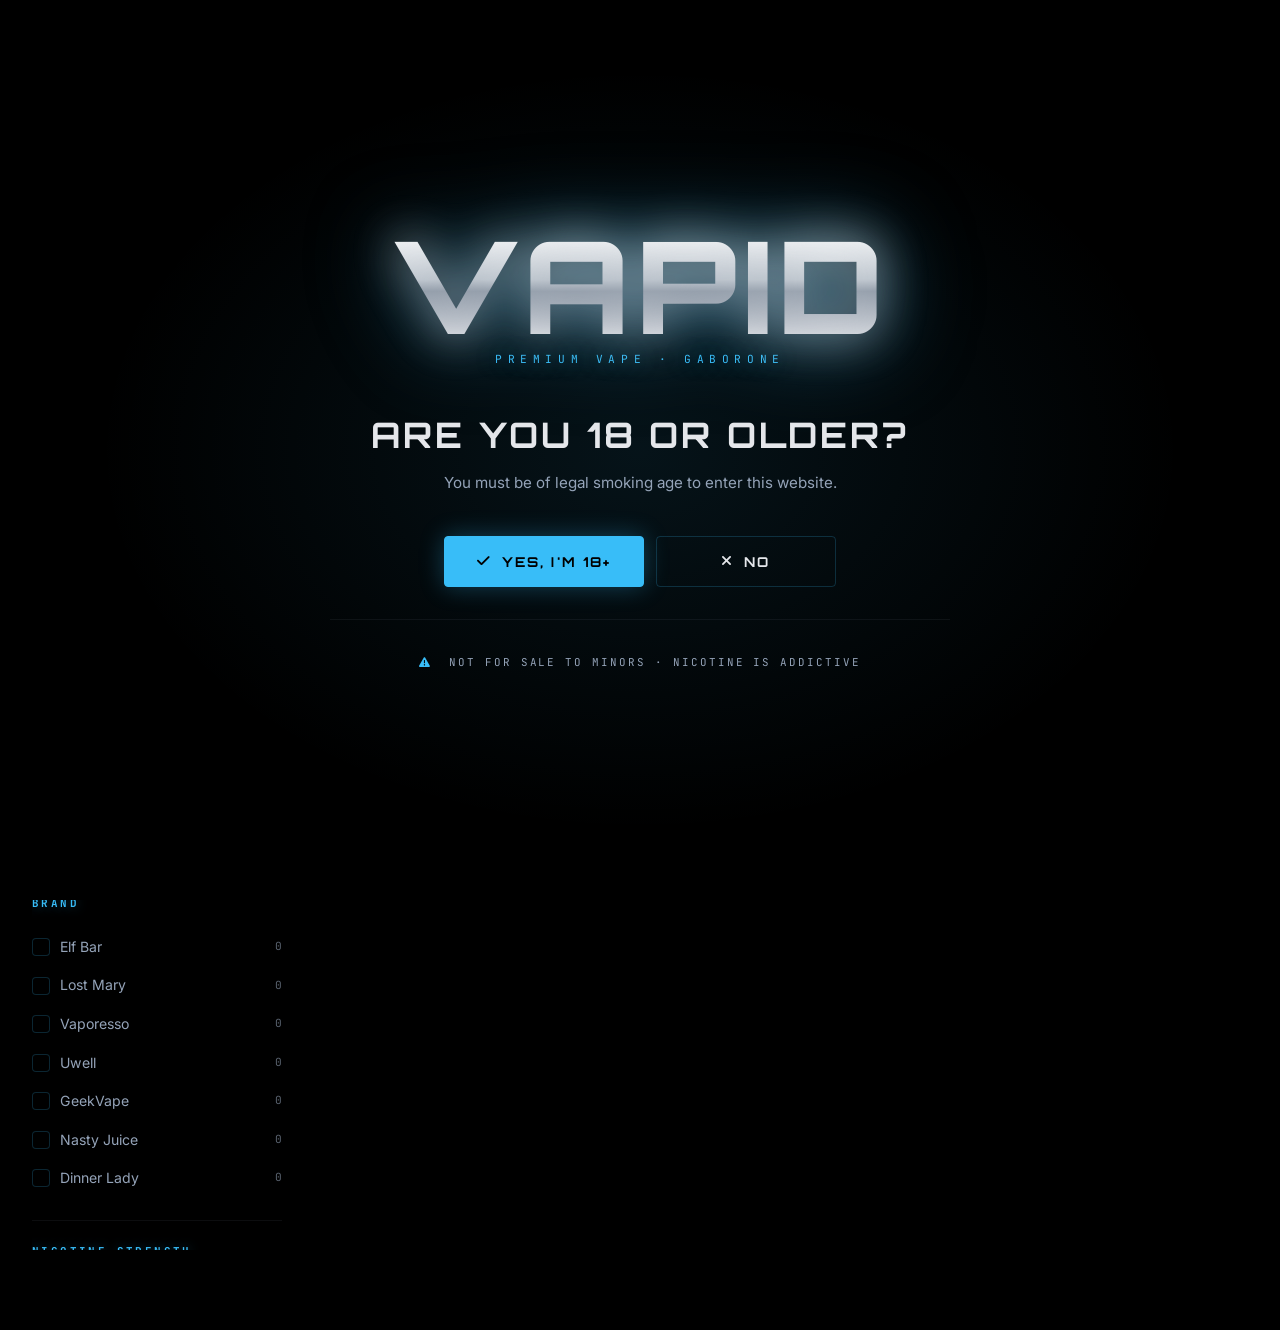
==== shop.html @ 28384a9a "Create shop.html" ====
<!DOCTYPE html>
<html lang="en">
<head>
    <meta charset="UTF-8">
    <meta name="viewport" content="width=device-width, initial-scale=1.0">
    <title>Shop | VAPID</title>
    <link rel="stylesheet" href="https://cdnjs.cloudflare.com/ajax/libs/font-awesome/6.4.0/css/all.min.css">
    <link href="https://fonts.googleapis.com/css2?family=Orbitron:wght@400;500;700;900&family=Inter:wght@400;500;600;700;800&family=JetBrains+Mono:wght@400;500;700&display=swap" rel="stylesheet">
    <link rel="stylesheet" href="style.css">
</head>
<body>

    <div class="age-gate" id="age-gate">
        <div class="age-gate-inner">
            <div class="age-gate-logo">VAPID</div>
            <div class="age-gate-tag">PREMIUM VAPE · GABORONE</div>
            <h2>Are you 18 or older?</h2>
            <p>You must be of legal smoking age to enter this website.</p>
            <div class="age-gate-buttons">
                <button class="btn" onclick="confirmAge()"><i class="fas fa-check"></i> Yes, I'm 18+</button>
                <button class="btn btn-outline" onclick="denyAge()"><i class="fas fa-times"></i> No</button>
            </div>
            <div class="age-gate-warning">
                <i class="fas fa-exclamation-triangle"></i> Not for sale to minors · Nicotine is addictive
            </div>
        </div>
    </div>

    <div class="top-bar">
        <i class="fas fa-bolt"></i> Free delivery in Gaborone on orders over P500 · Same-day dispatch before 3PM
    </div>

    <header>
        <div class="container nav-container">
            <a href="index.html" class="logo">
                <div class="logo-mark">V</div>
                <div>
                    <div class="logo-text">VAPID</div>
                    <span class="logo-sub">PREMIUM · GABORONE</span>
                </div>
            </a>
            <nav>
                <ul>
                    <li><a href="index.html">Home</a></li>
                    <li>
                        <a href="shop.html" class="active">Shop <i class="fas fa-chevron-down"></i></a>
                        <div class="dropdown">
                            <a href="shop.html"><i class="fas fa-wind"></i> Disposables</a>
                            <a href="shop.html"><i class="fas fa-battery-full"></i> Pod Systems</a>
                            <a href="shop.html"><i class="fas fa-cube"></i> Mods</a>
                            <a href="shop.html"><i class="fas fa-flask"></i> E-Liquids</a>
                            <a href="shop.html"><i class="fas fa-tint"></i> Nic Salts</a>
                            <a href="shop.html"><i class="fas fa-cog"></i> Coils & Pods</a>
                            <a href="shop.html"><i class="fas fa-box"></i> Tanks</a>
                            <a href="shop.html"><i class="fas fa-toolbox"></i> Accessories</a>
                        </div>
                    </li>
                    <li>
                        <a href="shop.html">Brands <i class="fas fa-chevron-down"></i></a>
                        <div class="dropdown">
                            <a href="shop.html">Elf Bar</a>
                            <a href="shop.html">Lost Mary</a>
                            <a href="shop.html">Vaporesso</a>
                            <a href="shop.html">Uwell</a>
                            <a href="shop.html">GeekVape</a>
                            <a href="shop.html">Nasty Juice</a>
                            <a href="shop.html">Dinner Lady</a>
                        </div>
                    </li>
                    <li><a href="shop.html">Wholesale</a></li>
                    <li><a href="contact.html">Contact</a></li>
                </ul>
            </nav>
            <div class="nav-icons">
                <button class="nav-icon-btn"><i class="fas fa-search"></i></button>
                <button class="nav-icon-btn" onclick="toggleCart()">
                    <i class="fas fa-shopping-bag"></i>
                    <span class="cart-count" id="cart-count">0</span>
                </button>
                <button class="mobile-menu-btn" onclick="toggleMobileMenu()"><i class="fas fa-bars"></i></button>
            </div>
        </div>
    </header>
    <div class="mobile-overlay" onclick="toggleMobileMenu()"></div>

    <section class="page-hero">
        <div class="container">
            <h1>The <em>Shop</em></h1>
            <p>Every product verified authentic. Every order shipped from Gaborone.</p>
        </div>
    </section>

    <main class="container">
        <div class="breadcrumbs">
            <a href="index.html">Home</a>
            <span class="sep">/</span>
            <span>Shop</span>
        </div>

        <button class="mobile-filter-toggle" onclick="toggleMobileFilters()">
            <i class="fas fa-sliders-h"></i> Filters
        </button>

        <div class="shop-layout">

            <aside class="filters-sidebar">
                <div class="filter-group">
                    <div class="filter-group-title">Category</div>
                    <label class="filter-option">
                        <input type="checkbox" onchange="toggleFilterCheckbox('categories', 'disposables', this.checked)">
                        Disposables <span class="count" data-count-category="disposables">0</span>
                    </label>
                    <label class="filter-option">
                        <input type="checkbox" onchange="toggleFilterCheckbox('categories', 'pods', this.checked)">
                        Pod Systems <span class="count" data-count-category="pods">0</span>
                    </label>
                    <label class="filter-option">
                        <input type="checkbox" onchange="toggleFilterCheckbox('categories', 'mods', this.checked)">
                        Mods <span class="count" data-count-category="mods">0</span>
                    </label>
                    <label class="filter-option">
                        <input type="checkbox" onchange="toggleFilterCheckbox('categories', 'liquids', this.checked)">
                        E-Liquids <span class="count" data-count-category="liquids">0</span>
                    </label>
                    <label class="filter-option">
                        <input type="checkbox" onchange="toggleFilterCheckbox('categories', 'salts', this.checked)">
                        Nic Salts <span class="count" data-count-category="salts">0</span>
                    </label>
                    <label class="filter-option">
                        <input type="checkbox" onchange="toggleFilterCheckbox('categories', 'coils', this.checked)">
                        Coils & Pods <span class="count" data-count-category="coils">0</span>
                    </label>
                    <label class="filter-option">
                        <input type="checkbox" onchange="toggleFilterCheckbox('categories', 'tanks', this.checked)">
                        Tanks <span class="count" data-count-category="tanks">0</span>
                    </label>
                    <label class="filter-option">
                        <input type="checkbox" onchange="toggleFilterCheckbox('categories', 'mtl', this.checked)">
                        MTL <span class="count" data-count-category="mtl">0</span>
                    </label>
                    <label class="filter-option">
                        <input type="checkbox" onchange="toggleFilterCheckbox('categories', 'accessories', this.checked)">
                        Accessories <span class="count" data-count-category="accessories">0</span>
                    </label>
                </div>

                <div class="filter-group">
                    <div class="filter-group-title">Brand</div>
                    <label class="filter-option">
                        <input type="checkbox" onchange="toggleFilterCheckbox('brands', 'Elf Bar', this.checked)">
                        Elf Bar <span class="count" data-count-brand="Elf Bar">0</span>
                    </label>
                    <label class="filter-option">
                        <input type="checkbox" onchange="toggleFilterCheckbox('brands', 'Lost Mary', this.checked)">
                        Lost Mary <span class="count" data-count-brand="Lost Mary">0</span>
                    </label>
                    <label class="filter-option">
                        <input type="checkbox" onchange="toggleFilterCheckbox('brands', 'Vaporesso', this.checked)">
                        Vaporesso <span class="count" data-count-brand="Vaporesso">0</span>
                    </label>
                    <label class="filter-option">
                        <input type="checkbox" onchange="toggleFilterCheckbox('brands', 'Uwell', this.checked)">
                        Uwell <span class="count" data-count-brand="Uwell">0</span>
                    </label>
                    <label class="filter-option">
                        <input type="checkbox" onchange="toggleFilterCheckbox('brands', 'GeekVape', this.checked)">
                        GeekVape <span class="count" data-count-brand="GeekVape">0</span>
                    </label>
                    <label class="filter-option">
                        <input type="checkbox" onchange="toggleFilterCheckbox('brands', 'Nasty Juice', this.checked)">
                        Nasty Juice <span class="count" data-count-brand="Nasty Juice">0</span>
                    </label>
                    <label class="filter-option">
                        <input type="checkbox" onchange="toggleFilterCheckbox('brands', 'Dinner Lady', this.checked)">
                        Dinner Lady <span class="count" data-count-brand="Dinner Lady">0</span>
                    </label>
                </div>

                <div class="filter-group">
                    <div class="filter-group-title">Nicotine Strength</div>
                    <label class="filter-option">
                        <input type="checkbox" onchange="toggleFilterCheckbox('nicotine', '0mg', this.checked)">
                        0mg (Nicotine-free)
                    </label>
                    <label class="filter-option">
                        <input type="checkbox" onchange="toggleFilterCheckbox('nicotine', '3mg', this.checked)">
                        3mg
                    </label>
                    <label class="filter-option">
                        <input type="checkbox" onchange="toggleFilterCheckbox('nicotine', '20mg', this.checked)">
                        20mg
                    </label>
                    <label class="filter-option">
                        <input type="checkbox" onchange="toggleFilterCheckbox('nicotine', '30mg', this.checked)">
                        30mg
                    </label>
                    <label class="filter-option">
                        <input type="checkbox" onchange="toggleFilterCheckbox('nicotine', '50mg', this.checked)">
                        50mg
                    </label>
                </div>

                <div class="filter-group">
                    <div class="filter-group-title">Price Range (Pula)</div>
                    <div class="price-range-inputs">
                        <input type="number" id="min-price" placeholder="Min" oninput="applyPriceFilter()">
                        <span>—</span>
                        <input type="number" id="max-price" placeholder="Max" oninput="applyPriceFilter()">
                    </div>
                </div>

                <div class="filter-group">
                    <div class="filter-group-title">Availability</div>
                    <label class="filter-option">
                        <input type="checkbox" onchange="activeFilters.inStock = this.checked; applyFilters();">
                        In stock only
                    </label>
                </div>

                <button class="clear-filters" onclick="clearFilters()">
                    <i class="fas fa-times"></i> Clear All Filters
                </button>
            </aside>

            <div>
                <div class="shop-toolbar">
                    <div class="results-count">
                        Showing <strong data-results>0</strong> results
                    </div>
                    <select class="sort-select" onchange="changeSort(this.value)">
                        <option value="latest">
---- style.css ----
/* ============================================
   VAPID — Chrome & Ice Edition
   Matches the chrome/smoke logo aesthetic
============================================ */
:root {
    --black: #000000;
    --deep: #050A14;
    --charcoal: #0A0F1A;
    --slate: #131A28;
    --slate-light: #1A2234;
    --silver: #94A3B8;
    --chrome: #E5E7EB;
    --chrome-dark: #C0C8D0;
    --white: #FFFFFF;
    --ice: #38BDF8;
    --ice-bright: #7DD3FC;
    --ice-glow: #00A3FF;
    --danger: #F87171;
    --border: rgba(148, 163, 184, 0.08);
    --border-bright: rgba(56, 189, 248, 0.2);
    --display: 'Orbitron', sans-serif;
    --sans: 'Inter', sans-serif;
    --mono: 'JetBrains Mono', monospace;
    --transition: all 0.3s cubic-bezier(0.4, 0, 0.2, 1);
}

* { margin: 0; padding: 0; box-sizing: border-box; }

html { scroll-behavior: smooth; }

body {
    font-family: var(--sans);
    background-color: var(--black);
    color: var(--white);
    line-height: 1.6;
    overflow-x: hidden;
    display: flex;
    flex-direction: column;
    min-height: 100vh;
    -webkit-font-smoothing: antialiased;
    background-image:
        radial-gradient(ellipse at top, rgba(56, 189, 248, 0.06), transparent 50%),
        radial-gradient(ellipse at bottom, rgba(0, 163, 255, 0.04), transparent 50%);
    background-attachment: fixed;
}

h1, h2, h3, h4 {
    font-family: var(--display);
    font-weight: 700;
    letter-spacing: 0.02em;
    line-height: 1.05;
    text-transform: uppercase;
}
a { text-decoration: none; color: inherit; transition: var(--transition); }
ul { list-style: none; }
img { max-width: 100%; display: block; }
button { font-family: inherit; cursor: pointer; border: none; background: none; color: inherit; }
main { flex: 1; }

.container { max-width: 1400px; margin: 0 auto; padding: 0 32px; width: 100%; }

/* ============================================
   CHROME TEXT EFFECT
============================================ */
.chrome-text {
    background: linear-gradient(180deg, #FFFFFF 0%, #C0C8D0 45%, #8A95A3 55%, #E5E7EB 100%);
    -webkit-background-clip: text;
    background-clip: text;
    color: transparent;
    text-shadow: 0 0 40px rgba(56, 189, 248, 0.2);
    filter: drop-shadow(0 2px 4px rgba(0, 0, 0, 0.6));
}

.ice-text {
    color: var(--ice);
    text-shadow: 0 0 30px rgba(56, 189, 248, 0.6), 0 0 60px rgba(0, 163, 255, 0.3);
}

/* ============================================
   AGE GATE
============================================ */
.age-gate {
    position: fixed;
    inset: 0;
    background: var(--black);
    z-index: 9999;
    display: flex;
    align-items: center;
    justify-content: center;
    padding: 24px;
    text-align: center;
    transition: opacity 0.6s ease, visibility 0.6s ease;
    background-image:
        radial-gradient(ellipse at center, rgba(56, 189, 248, 0.1), transparent 60%);
}
.age-gate.hidden { opacity: 0; visibility: hidden; pointer-events: none; }
.age-gate-inner { max-width: 620px; width: 100%; }

.age-gate-logo {
    font-family: var(--display);
    font-weight: 900;
    font-size: clamp(3.5rem, 12vw, 8rem);
    line-height: 0.9;
    letter-spacing: 0.05em;
    margin-bottom: 8px;
    background: linear-gradient(180deg, #FFFFFF 0%, #C0C8D0 45%, #8A95A3 55%, #E5E7EB 100%);
    -webkit-background-clip: text;
    background-clip: text;
    color: transparent;
    filter: drop-shadow(0 0 40px rgba(56, 189, 248, 0.5));
    position: relative;
}
.age-gate-logo::after {
    content: 'VAPID';
    position: absolute;
    inset: 0;
    z-index: -1;
    background: linear-gradient(180deg, #FFFFFF 0%, #C0C8D0 45%, #8A95A3 55%, #E5E7EB 100%);
    -webkit-background-clip: text;
    background-clip: text;
    color: transparent;
    filter: blur(24px);
    opacity: 0.8;
}
.age-gate-tag {
    font-family: var(--mono);
    font-size: 0.7rem;
    letter-spacing: 0.5em;
    text-transform: uppercase;
    color: var(--ice);
    margin-bottom: 48px;
    text-shadow: 0 0 20px rgba(56, 189, 248, 0.5);
}
.age-gate h2 {
    font-size: clamp(1.4rem, 3.5vw, 2.2rem);
    margin-bottom: 16px;
    color: var(--chrome);
    letter-spacing: 0.08em;
}
.age-gate p {
    color: var(--silver);
    font-size: 0.95rem;
    line-height: 1.7;
    margin-bottom: 40px;
    max-width: 460px;
    margin-left: auto;
    margin-right: auto;
}
.age-gate-buttons {
    display: flex;
    gap: 12px;
    justify-content: center;
    flex-wrap: wrap;
    margin-bottom: 32px;
}
.age-gate-buttons .btn { min-width: 180px; justify-content: center; }
.age-gate-warning {
    padding-top: 32px;
    border-top: 1px solid var(--border);
    font-family: var(--mono);
    font-size: 0.68rem;
    letter-spacing: 0.18em;
    color: var(--silver);
    text-transform: uppercase;
    line-height: 1.9;
}
.age-gate-warning i { color: var(--ice); margin-right: 8px; }

/* ============================================
   TOP BAR
============================================ */
.top-bar {
    background: var(--charcoal);
    border-bottom: 1px solid var(--border);
    color: var(--silver);
    padding: 11px 0;
    text-align: center;
    font-family: var(--mono);
    font-size: 0.68rem;
    font-weight: 500;
    letter-spacing: 0.22em;
    text-transform: uppercase;
}
.top-bar i { color: var(--ice); margin-right: 8px; }

/* ============================================
   HEADER
============================================ */
header {
    background: rgba(0, 0, 0, 0.85);
    backdrop-filter: blur(24px);
    -webkit-backdrop-filter: blur(24px);
    padding: 18px 0;
    position: sticky;
    top: 0;
    z-index: 1000;
    border-bottom: 1px solid var(--border);
}
.nav-container {
    display: grid;
    grid-template-columns: auto 1fr auto;
    align-items: center;
    gap: 32px;
}
.logo {
    display: flex;
    align-items: center;
    gap: 14px;
    justify-self: start;
}
.logo-mark {
    width: 52px;
    height: 52px;
    border-radius: 50%;
    background:
        radial-gradient(circle at 30% 30%, #E5E7EB 0%, #8A95A3 40%, #4A5568 100%);
    border: 1.5px solid var(--ice);
    display: flex;
    align-items: center;
    justify-content: center;
    color: var(--black);
    font-family: var(--display);
    font-weight: 900;
    font-size: 1.2rem;
    flex-shrink: 0;
    letter-spacing: 0.05em;
    box-shadow:
        0 0 24px rgba(56, 189, 248, 0.5),
        inset 0 1px 3px rgba(255, 255, 255, 0.5);
    position: relative;
    overflow: hidden;
}
.logo-mark::after {
    content: '';
    position: absolute;
    inset: 0;
    background: radial-gradient(circle at 70% 80%, transparent 40%, rgba(56, 189, 248, 0.3) 100%);
    pointer-events: none;
}
.logo-text {
    font-family: var(--display);
    font-weight: 900;
    font-size: 1.5rem;
    letter-spacing: 0.15em;
    line-height: 1;
    background: linear-gradient(180deg, #FFFFFF 0%, #C0C8D0 50%, #E5E7EB 100%);
    -webkit-background-clip: text;
    background-clip: text;
    color: transparent;
    filter: drop-shadow(0 0 12px rgba(56, 189, 248, 0.4));
}
.logo-sub {
    display: block;
    font-family: var(--mono);
    font-size: 0.55rem;
    letter-spacing: 0.32em;
    color: var(--ice);
    margin-top: 4px;
    text-transform: uppercase;
    font-weight: 500;
    text-shadow: 0 0 12px rgba(56, 189, 248, 0.5);
}

nav { justify-self: center; }
nav > ul { display: flex; gap: 4px; margin: 0; padding: 0; }
nav > ul > li { position: relative; }
nav > ul > li > a {
    display: inline-flex;
    align-items: center;
    gap: 6px;
    padding: 10px 14px;
    font-family: var(--mono);
    font-size: 0.72rem;
    letter-spacing: 0.15em;
    text-transform: uppercase;
    font-weight: 500;
    color: var(--silver);
    white-space: nowrap;
    border-radius: 8px;
    transition: var(--transition);
}
nav > ul > li > a:hover,
nav > ul > li > a.active {
    color: var(--ice);
    background: rgba(56, 189, 248, 0.08);
    text-shadow: 0 0 12px rgba(56, 189, 248, 0.6);
}
nav > ul > li > a i { font-size: 0.6rem; transition: transform 0.3s ease; }
nav > ul > li:hover > a i { transform: rotate(180deg); }

.dropdown {
    position: absolute;
    top: calc(100% + 8px);
    left: 0;
    min-width: 240px;
    background: var(--charcoal);
    border: 1px solid var(--border-bright);
    border-radius: 12px;
    padding: 10px;
    opacity: 0;
    visibility: hidden;
    transform: translateY(-8px);
    transition: all 0.25s cubic-bezier(0.4, 0, 0.2, 1);
    box-shadow: 0 20px 60px rgba(0, 0, 0, 0.8), 0 0 40px rgba(56, 189, 248, 0.1);
    z-index: 100;
}
nav > ul > li:hover .dropdown {
    opacity: 1;
    visibility: visible;
    transform: translateY(0);
}
.dropdown a {
    display: flex;
    align-items: center;
    gap: 10px;
    padding: 11px 14px;
    font-size: 0.85rem;
    color: var(--silver);
    border-radius: 8px;
    transition: var(--transition);
}
.dropdown a:hover {
    background: rgba(56, 189, 248, 0.08);
    color: var(--ice);
}
.dropdown a i {
    font-size: 0.85rem;
    width: 16px;
    text-align: center;
    color: var(--ice);
}

.nav-icons { display: flex; gap: 6px; align-items: center; justify-self: end; }
.nav-icon-btn {
    width: 40px;
    height: 40px;
    border-radius: 10px;
    display: flex;
    align-items: center;
    justify-content: center;
    color: var(--silver);
    font-size: 1rem;
    position: relative;
    transition: var(--transition);
}
.nav-icon-btn:hover {
    color: var(--ice);
    background: rgba(56, 189, 248, 0.08);
    box-shadow: 0 0 20px rgba(56, 189, 248, 0.2);
}
.cart-count {
    position: absolute;
    top: 4px;
    right: 4px;
    background: var(--ice);
    color: var(--black);
    font-family: var(--mono);
    font-size: 0.55rem;
    font-weight: 800;
    min-width: 16px;
    height: 16px;
    padding: 0 4px;
    border-radius: 20px;
    display: none;
    align-items: center;
    justify-content: center;
    line-height: 1;
    box-shadow: 0 0 12px rgba(56, 189, 248, 0.8);
}

.mobile-menu-btn {
    display: none;
    width: 40px;
    height: 40px;
    border-radius: 10px;
    color: var(--silver);
    font-size: 1.1rem;
    align-items: center;
    justify-content: center;
}

@media (max-width: 900px) {
    .nav-container { grid-template-columns: auto auto; gap: 12px; }
    nav {
        position: fixed;
        top: 0;
        right: -100%;
        width: 300px;
        max-width: 85vw;
        height: 100vh;
        background: var(--charcoal);
        border-left: 1px solid var(--border-bright);
        padding: 100px 24px 40px;
        overflow-y: auto;
        transition: right 0.4s cubic-bezier(0.4, 0, 0.2, 1);
        z-index: 999;
    }
    nav.open { right: 0; }
    nav > ul { flex-direction: column; gap: 4px; }
    nav > ul > li { width: 100%; }
    nav > ul > li > a {
        width: 100%;
        justify-content: space-between;
        padding: 14px 16px;
        font-size: 0.85rem;
    }
    .dropdown {
        position: static;
        opacity: 1;
        visibility: visible;
        transform: none;
        box-shadow: none;
        border: none;
        background: var(--slate);
        margin-top: 4px;
        max-height: 0;
        overflow: hidden;
        padding: 0;
        transition: max-height 0.4s ease, padding 0.3s ease;
    }
    nav > ul > li:hover .dropdown,
    nav > ul > li.open .dropdown {
        max-height: 600px;
        padding: 10px;
    }
    .mobile-menu-btn { display: flex; }
    .mobile-overlay {
        position: fixed;
        inset: 0;
        background: rgba(0, 0, 0, 0.8);
        backdrop-filter: blur(6px);
        opacity: 0;
        visibility: hidden;
        z-index: 998;
        transition: all 0.4s ease;
    }
    .mobile-overlay.open { opacity: 1; visibility: visible; }
}

@media (max-width: 500px) {
    .logo-mark { width: 44px; height: 44px; font-size: 1rem; }
    .logo-text { font-size: 1.25rem; letter-spacing: 0.12em; }
    .logo-sub { font-size: 0.48rem; letter-spacing: 0.25em; }
}

/* ============================================
   BUTTONS
============================================ */
.btn {
    display: inline-flex;
    align-items: center;
    gap: 10px;
    padding: 16px 32px;
    background: var(--ice);
    color: var(--black);
    font-family: var(--display);
    font-weight: 700;
    font-size: 0.85rem;
    letter-spacing: 0.15em;
    text-transform: uppercase;
    border: 1px solid var(--ice);
    cursor: pointer;
    transition: var(--transition);
    border-radius: 4px;
    position: relative;
    overflow: hidden;
    box-shadow: 0 0 24px rgba(56, 189, 248, 0.3);
}
.btn:hover {
    background: var(--ice-bright);
    border-color: var(--ice-bright);
    transform: translateY(-2px);
    box-shadow: 0 0 40px rgba(56, 189, 248, 0.6), 0 10px 30px rgba(0, 0, 0, 0.4);
}
.btn i { font-size: 0.9rem; }

.btn-outline {
    background: transparent;
    color: var(--chrome);
    border-color: var(--border-bright);
    box-shadow: none;
}
.btn-outline:hover {
    background: rgba(56, 189, 248, 0.08);
    color: var(--ice);
    border-color: var(--ice);
    box-shadow: 0 0 24px rgba(56, 189, 248, 0.3);
    transform: translateY(-2px);
}

.btn-chrome {
    background: linear-gradient(180deg, #FFFFFF 0%, #C0C8D0 50%, #8A95A3 100%);
    color: var(--black);
    border-color: transparent;
    box-shadow: 0 0 24px rgba(56, 189, 248, 0.3);
}
.btn-chrome:hover {
    background: linear-gradient(180deg, #FFFFFF 0%, #E5E7EB 50%, #C0C8D0 100%);
    box-shadow: 0 0 40px rgba(56, 189, 248, 0.5);
}

/* ============================================
   HERO — SLIDESHOW
============================================ */
.hero {
    position: relative;
    height: 92vh;
    min-height: 640px;
    overflow: hidden;
    background: var(--black);
    display: flex;
    align-items: center;
    justify-content: center;
}

.hero-slide {
    position: absolute;
    inset: 0;
    background-size: cover;
    background-position: center;
    opacity: 0;
    transform: scale(1.05);
    transition: opacity 1.8s ease, transform 8s ease;
    will-change: opacity, transform;
    z-index: 1;
}
.hero-slide.active {
    opacity: 1;
    transform: scale(1.15);
    z-index: 2;
}

.hero-video {
    position: absolute;
    inset: 0;
    width: 100%;
    height: 100%;
    object-fit: cover;
    z-index: 1;
}

.hero-overlay {
    position: absolute;
    inset: 0;
    background: linear-gradient(
        180deg,
        rgba(0, 0, 0, 0.75) 0%,
        rgba(0, 0, 0, 0.55) 45%,
        rgba(0, 0, 0, 0.95) 100%
    );
    z-index: 3;
    pointer-events: none;
}
.hero-overlay::after {
    content: '';
    position: absolute;
    inset: 0;
    background: radial-gradient(circle at 50% 40%, transparent 20%, rgba(0, 0, 0, 0.8) 90%);
    pointer-events: none;
}

.hero-content {
    position: relative;
    z-index: 4;
    text-align: center;
    max-width: 1000px;
    padding: 0 32px;
    animation: heroFadeUp 1.4s ease both;
}
@keyframes heroFadeUp {
    from { opacity: 0; transform: translateY(30px); }
    to { opacity: 1; transform: translateY(0); }
}

.hero-eyebrow {
    display: inline-flex;
    align-items: center;
    gap: 10px;
    background: rgba(56, 189, 248, 0.08);
    border: 1px solid rgba(56, 189, 248, 0.3);
    color: var(--ice);
    padding: 9px 18px;
    border-radius: 40px;
    font-family: var(--mono);
    font-size: 0.7rem;
    letter-spacing: 0.22em;
    text-transform: uppercase;
    margin-bottom: 32px;
    font-weight: 600;
    box-shadow: 0 0 30px rgba(56, 189, 248, 0.2);
}
.hero-eyebrow .dot {
    width: 6px;
    height: 6px;
    background: var(--ice);
    border-radius: 50%;
    animation: pulse 2s infinite;
    box-shadow: 0 0 12px var(--ice);
}
@keyframes pulse {
    0%, 100% { opacity: 1; transform: scale(1); }
    50% { opacity: 0.4; transform: scale(1.6); }
}

.hero h1 {
    font-family: var(--display);
    font-weight: 900;
    font-size: clamp(3.5rem, 12vw, 9rem);
    line-height: 0.9;
    letter-spacing: 0.04em;
    margin-bottom: 20px;
    background: linear-gradient(180deg, #FFFFFF 0%, #C0C8D0 45%, #8A95A3 55%, #E5E7EB 100%);
    -webkit-background-clip: text;
    background-clip: text;
    color: transparent;
    filter: drop-shadow(0 0 60px rgba(56, 189, 248, 0.35));
    text-shadow: 0 8px 30px rgba(0, 0, 0, 0.8);
}
.hero h1 em {
    font-style: normal;
    color: var(--ice);
    -webkit-text-fill-color: var(--ice);
    text-shadow: 0 0 40px rgba(56, 189, 248, 0.8), 0 0 80px rgba(0, 163, 255, 0.4);
}
.hero-sub {
    font-family: var(--mono);
    font-size: clamp(0.72rem, 1.5vw, 0.92rem);
    letter-spacing: 0.4em;
    text-transform: uppercase;
    color: var(--ice);
    margin-bottom: 30px;
    font-weight: 500;
    text-shadow: 0 0 20px rgba(56, 189, 248, 0.5);
}
.hero p.lead {
    font-size: 1.05rem;
    color: rgba(229, 231, 235, 0.85);
    max-width: 620px;
    line-height: 1.7;
    margin: 0 auto 40px;
}
.hero-actions {
    display: flex;
    gap: 12px;
    flex-wrap: wrap;
    justify-content: center;
}
.hero-stats {
    display: flex;
    gap: 60px;
    justify-content: center;
    flex-wrap: wrap;
    margin-top: 70px;
    padding-top: 40px;
    border-top: 1px solid rgba(56, 189, 248, 0.15);
}
.hero-stats .stat-block { text-align: center; }
.hero-stats .num {
    font-family: var(--display);
    font-weight: 900;
    font-size: 2.4rem;
    background: linear-gradient(180deg, #FFFFFF 0%, #C0C8D0 100%);
    -webkit-background-clip: text;
    background-clip: text;
    color: transparent;
    line-height: 1;
    letter-spacing: 0.04em;
    filter: drop-shadow(0 0 20px rgba(56, 189, 248, 0.4));
}
.hero-stats .lbl {
    font-family: var(--mono);
    font-size: 0.7rem;
    letter-spacing: 0.2em;
    color: var(--silver);
    text-transform: uppercase;
    margin-top: 8px;
}

.hero-dots {
    position: absolute;
    bottom: 36px;
    left: 50%;
    transform: translateX(-50%);
    z-index: 5;
    display: flex;
    gap: 10px;
}
.hero-dot {
    width: 32px;
    height: 2px;
    background: rgba(56, 189, 248, 0.25);
    border-radius: 2px;
    cursor: pointer;
    transition: var(--transition);
    border: none;
    padding: 0;
}
.hero-dot.active {
    background: var(--ice);
    width: 52px;
    box-shadow: 0 0 16px rgba(56, 189, 248, 0.8);
}
.hero-dot:hover { background: rgba(56, 189, 248, 0.6); }

@media (max-width: 700px) {
    .hero { height: 100vh; min-height: 620px; }
    .hero-stats { gap: 30px; margin-top: 50px; padding-top: 30px; }
    .hero-stats .num { font-size: 1.6rem; }
    .hero-stats .lbl { font-size: 0.6rem; }
    .hero-actions { flex-direction: column; width: 100%; max-width: 320px; margin: 0 auto; }
    .hero-actions .btn { width: 100%; justify-content: center; }
}

/* ============================================
   PAGE HERO
============================================ */
.page-hero {
    padding: 80px 0 60px;
    background: var(--charcoal);
    border-bottom: 1px solid var(--border);
    text-align: center;
    position: relative;
    overflow: hidden;
}
.page-hero::before {
    content: '';
    position: absolute;
    top: -100px;
    left: 50%;
    transform: translateX(-50%);
    width: 900px;
    height: 400px;
    background: radial-gradient(ellipse, rgba(56, 189, 248, 0.1), transparent 70%);
    pointer-events: none;
}
.page-hero h1 {
    font-size: clamp(2.5rem, 6vw, 5rem);
    margin-bottom: 14px;
    position: relative;
    background: linear-gradient(180deg, #FFFFFF 0%, #C0C8D0 45%, #8A95A3 55%, #E5E7EB 100%);
    -webkit-background-clip: text;
    background-clip: text;
    color: transparent;
    filter: drop-shadow(0 0 40px rgba(56, 189, 248, 0.3));
    letter-spacing: 0.05em;
}
.page-hero h1 em {
    font-style: normal;
    color: var(--ice);
    -webkit-text-fill-color: var(--ice);
    text-shadow: 0 0 40px rgba(56, 189, 248, 0.7);
}
.page-hero p {
    color: var(--silver);
    max-width: 640px;
    margin: 0 auto;
    font-size: 1.02rem;
    position: relative;
}

/* ============================================
   SECTIONS
============================================ */
section { padding: 100px 0; }
.section-header {
    max-width: 720px;
    margin-bottom: 56px;
}
.section-header.center {
    text-align: center;
    margin-left: auto;
    margin-right: auto;
}
.section-label {
    font-family: var(--mono);
    font-size: 0.7rem;
    letter-spacing: 0.35em;
    text-transform: uppercase;
    color: var(--ice);
    margin-bottom: 18px;
    display: block;
    font-weight: 600;
    text-shadow: 0 0 16px rgba(56, 189, 248, 0.5);
}
.section-title {
    font-family: var(--display);
    font-weight: 900;
    font-size: clamp(2rem, 4.5vw, 3.5rem);
    line-height: 1;
    margin-bottom: 18px;
    letter-spacing: 0.04em;
    color: var(--chrome);
}
.section-title em {
    font-style: normal;
    color: var(--ice);
    text-shadow: 0 0 40px rgba(56, 189, 248, 0.6);
}
.section-sub {
    color: var(--silver);
    font-size: 1.02rem;
    line-height: 1.7;
}

/* ============================================
   CATEGORIES GRID
============================================ */
.categories-section {
    background: var(--charcoal);
    border-top: 1px solid var(--border);
    border-bottom: 1px solid var(--border);
}
.categories-grid {
    display: grid;
    grid-template-columns: repeat(auto-fit, minmax(200px, 1fr));
    gap: 16px;
}
.category-card {
    background: var(--slate);
    border: 1px solid var(--border);
    border-radius: 16px;
    padding: 30px 24px;
    text-align: center;
    cursor: pointer;
    transition: var(--transition);
    display: flex;
    flex-direction: column;
    align-items: center;
    gap: 14px;
    position: relative;
    overflow: hidden;
}
.category-card::before {
    content: '';
    position: absolute;
    top: 0;
    left: 0;
    right: 0;
    height: 2px;
    background: linear-gradient(90deg, var(--ice), var(--ice-bright));
    transform: scaleX(0);
    transform-origin: left;
    transition: transform 0.4s ease;
    box-shadow: 0 0 20px var(--ice);
}
.category-card:hover {
    border-color: var(--ice);
    transform: translateY(-6px);
    box-shadow: 0 20px 40px rgba(0, 0, 0, 0.5), 0 0 40px rgba(56, 189, 248, 0.15);
}
.category-card:hover::before { transform: scaleX(1); }
.category-icon {
    font-size: 2.6rem;
    transition: transform 0.4s ease;
    filter: drop-shadow(0 0 20px rgba(56, 189, 248, 0.3));
}
.category-card:hover .category-icon {
    transform: scale(1.15);
    filter: drop-shadow(0 0 30px rgba(56, 189, 248, 0.6));
}
.category-card h3 {
    font-family: var(--display);
    font-weight: 700;
    font-size: 1.15rem;
    color: var(--chrome);
    letter-spacing: 0.08em;
}
.category-card span {
    font-family: var(--mono);
    font-size: 0.66rem;
    letter-spacing: 0.15em;
    color: var(--silver);
    text-transform: uppercase;
}

/* ============================================
   PRODUCT GRID
============================================ */
.products-section { background: var(--black); }
.products-grid {
    display: grid;
    grid-template-columns: repeat(auto-fill, minmax(260px, 1fr));
    gap: 22px;
}
.product-card {
    background: var(--charcoal);
    border: 1px solid var(--border);
    border-radius: 16px;
    overflow: hidden;
    transition: var(--transition);
    cursor: pointer;
    display: flex;
    flex-direction: column;
    position: relative;
}
.product-card:hover {
    border-color: var(--border-bright);
    transform: translateY(-6px);
    box-shadow: 0 20px 50px rgba(0, 0, 0, 0.6), 0 0 40px rgba(56, 189, 248, 0.1);
}
.product-img {
    aspect-ratio: 1;
    background: linear-gradient(135deg, var(--slate), var(--charcoal));
    display: flex;
    align-items: center;
    justify-content: center;
    font-size: 5rem;
    position: relative;
    overflow: hidden;
}
.product-img::before {
    content: '';
    position: absolute;
    inset: 0;
    background: radial-gradient(circle at 50% 50%, rgba(56, 189, 248, 0.08), transparent 70%);
}
.product-emoji {
    position: relative;
    z-index: 1;
    filter: drop-shadow(0 0 20px rgba(56, 189, 248, 0.4));
    transition: transform 0.4s ease;
}
.product-card:hover .product-emoji { transform: scale(1.1); }

.product-badge {
    position: absolute;
    top: 14px;
    left: 14px;
    background: var(--ice);
    color: var(--black);
    padding: 5px 12px;
    border-radius: 20px;
    font-family: var(--display);
    font-weight: 700;
    font-size: 0.62rem;
    letter-spacing: 0.15em;
    text-transform: uppercase;
    z-index: 2;
    box-shadow: 0 0 20px rgba(56, 189, 248, 0.6);
}
.product-badge.danger { background: var(--danger); color: var(--white); box-shadow: 0 0 20px rgba(248, 113, 113, 0.5); }

.product-wishlist {
    position: absolute;
    top: 14px;
    right: 14px;
    width: 34px;
    height: 34px;
    border-radius: 50%;
    background: rgba(0, 0, 0, 0.7);
    backdrop-filter: blur(8px);
    color: var(--silver);
    display: flex;
    align-items: center;
    justify-content: center;
    font-size: 0.85rem;
    z-index: 2;
    transition: var(--transition);
    border: 1px solid var(--border);
}
.product-wishlist:hover { color: var(--ice); border-color: var(--ice); }
.product-wishlist.active { color: var(--ice); border-color: var(--ice); box-shadow: 0 0 20px rgba(56, 189, 248, 0.5); }

.product-info { padding: 20px; flex: 1; display: flex; flex-direction: column; }
.product-brand {
    font-family: var(--mono);
    font-size: 0.62rem;
    letter-spacing: 0.2em;
    text-transform: uppercase;
    color: var(--ice);
    margin-bottom: 6px;
    text-shadow: 0 0 12px rgba(56, 189, 248, 0.4);
}
.product-info h3 {
    font-family: var(--sans);
    font-size: 1rem;
    font-weight: 700;
    color: var(--white);
    letter-spacing: -0.01em;
    text-transform: none;
    margin-bottom: 12px;
    line-height: 1.3;
}
.product-meta {
    display: flex;
    gap: 6px;
    flex-wrap: wrap;
    margin-bottom: 14px;
}
.product-tag-pill {
    font-family: var(--mono);
    font-size: 0.6rem;
    padding: 4px 10px;
    background: rgba(56, 189, 248, 0.05);
    color: var(--silver);
    border: 1px solid var(--border);
    border-radius: 20px;
    letter-spacing: 0.05em;
    text-transform: uppercase;
    font-weight: 600;
}
.product-footer {
    display: flex;
    justify-content: space-between;
    align-items: center;
    padding-top: 14px;
    border-top: 1px solid var(--border);
    margin-top: auto;
}
.product-price {
    font-family: var(--display);
    font-weight: 900;
    font-size: 1.4rem;
    background: linear-gradient(180deg, #FFFFFF 0%, #C0C8D0 100%);
    -webkit-background-clip: text;
    background-clip: text;
    color: transparent;
    letter-spacing: 0.04em;
    line-height: 1;
    filter: drop-shadow(0 0 12px rgba(56, 189, 248, 0.4));
}
.product-add {
    width: 40px;
    height: 40px;
    border-radius: 50%;
    background: var(--ice);
    color: var(--black);
    display: flex;
    align-items: center;
    justify-content: center;
    font-size: 0.95rem;
    transition: var(--transition);
    flex-shrink: 0;
    box-shadow: 0 0 20px rgba(56, 189, 248, 0.4);
}
.product-add:hover {
    background: var(--ice-bright);
    transform: rotate(90deg);
    box-shadow: 0 0 30px rgba(56, 189, 248, 0.8);
}
.product-add:disabled {
    background: var(--slate-light);
    color: var(--silver);
    cursor: not-allowed;
    transform: none;
    box-shadow: none;
}

/* ============================================
   BRANDS MARQUEE
============================================ */
.brands-marquee {
    background: var(--charcoal);
    border-top: 1px solid var(--border);
    border-bottom: 1px solid var(--border);
    padding: 44px 0;
    overflow: hidden;
    position: relative;
}
.brands-marquee::before,
.brands-marquee::after {
    content: '';
    position: absolute;
    top: 0;
    bottom: 0;
    width: 120px;
    z-index: 2;
    pointer-events: none;
}
.brands-marquee::before { left: 0; background: linear-gradient(to right, var(--charcoal), transparent); }
.brands-marquee::after { right: 0; background: linear-gradient(to left, var(--charcoal), transparent); }
.marquee-track {
    display: flex;
    gap: 60px;
    align-items: center;
    animation: marquee 40s linear infinite;
    white-space: nowrap;
}
@keyframes marquee {
    from { transform: translateX(0); }
    to { transform: translateX(-50%); }
}
.marquee-track span {
    font-family: var(--display);
    font-weight: 900;
    font-size: 1.8rem;
    letter-spacing: 0.15em;
    color: var(--silver);
    opacity: 0.35;
    transition: opacity 0.4s ease, color 0.4s ease;
    flex-shrink: 0;
}
.marquee-track span:hover {
    color: var(--ice);
    opacity: 1;
    text-shadow: 0 0 20px rgba(56, 189, 248, 0.6);
}

/* ============================================
   WHY US
============================================ */
.why-section { background: var(--black); }
.why-grid {
    display: grid;
    grid-template-columns: repeat(auto-fit, minmax(240px, 1fr));
    gap: 18px;
}
.why-card {
    background: var(--charcoal);
    border: 1px solid var(--border);
    border-radius: 16px;
    padding: 32px 26px;
    transition: var(--transition);
}
.why-card:hover {
    border-color: var(--ice);
    transform: translateY(-6px);
    box-shadow: 0 20px 40px rgba(0, 0, 0, 0.5), 0 0 40px rgba(56, 189, 248, 0.1);
}
.why-icon {
    width: 48px;
    height: 48px;
    border-radius: 12px;
    background: rgba(56, 189, 248, 0.08);
    border: 1px solid rgba(56, 189, 248, 0.2);
    display: flex;
    align-items: center;
    justify-content: center;
    color: var(--ice);
    font-size: 1.1rem;
    margin-bottom: 20px;
    box-shadow: 0 0 20px rgba(56, 189, 248, 0.2);
}
.why-card h4 {
    font-family: var(--display);
    font-weight: 700;
    font-size: 1.15rem;
    letter-spacing: 0.08em;
    color: var(--chrome);
    margin-bottom: 10px;
}
.why-card p {
    color: var(--silver);
    font-size: 0.9rem;
    line-height: 1.65;
}

/* ============================================
   WHOLESALE CTA
============================================ */
.wholesale-cta {
    position: relative;
    padding: 100px 0;
    background: linear-gradient(135deg, var(--slate), var(--charcoal));
    overflow: hidden;
    border-top: 1px solid var(--border);
    border-bottom: 1px solid var(--border);
}
.wholesale-cta::before {
    content: '';
    position: absolute;
    top: -50%;
    right: -20%;
    width: 700px;
    height: 700px;
    background: radial-gradient(circle, rgba(56, 189, 248, 0.12), transparent 70%);
    border-radius: 50%;
    pointer-events: none;
}
.wholesale-inner {
    display: grid;
    grid-template-columns: 1.2fr 1fr;
    gap: 60px;
    align-items: center;
    position: relative;
}
.wholesale-cta h2 {
    font-family: var(--display);
    font-weight: 900;
    font-size: clamp(2rem, 4.5vw, 3.2rem);
    color: var(--chrome);
    margin-bottom: 20px;
    letter-spacing: 0.04em;
}
.wholesale-cta h2 em { font-style: normal; color: var(--ice); text-shadow: 0 0 40px rgba(56, 189, 248, 0.6); }
.wholesale-cta p {
    color: var(--silver);
    font-size: 1rem;
    line-height: 1.7;
    margin-bottom: 30px;
}
.wholesale-list { display: grid; gap: 12px; }
.wholesale-list li {
    display: flex;
    align-items: flex-start;
    gap: 12px;
    color: var(--silver);
    font-size: 0.92rem;
    line-height: 1.6;
}
.wholesale-list li i {
    color: var(--ice);
    margin-top: 4px;
    font-size: 0.8rem;
    flex-shrink: 0;
}
.wholesale-list strong { color: var(--white); font-weight: 600; }

@media (max-width: 900px) { .wholesale-inner { grid-template-columns: 1fr; gap: 40px; } }

/* ============================================
   BREADCRUMBS
============================================ */
.breadcrumbs {
    padding: 20px 0;
    font-family: var(--mono);
    font-size: 0.72rem;
    letter-spacing: 0.15em;
    color: var(--silver);
    text-transform: uppercase;
}
.breadcrumbs a { color: var(--silver); }
.breadcrumbs a:hover { color: var(--ice); }
.breadcrumbs span { color: var(--chrome); }
.breadcrumbs .sep { margin: 0 10px; opacity: 0.5; }

/* ============================================
   SHOP LAYOUT
============================================ */
.shop-layout {
    display: grid;
    grid-template-columns: 260px 1fr;
    gap: 40px;
    padding: 20px 0 80px;
}
.filters-sidebar {
    position: sticky;
    top: 100px;
    align-self: start;
    max-height: calc(100vh - 120px);
    overflow-y: auto;
    padding-right: 10px;
}
.filters-sidebar::-webkit-scrollbar { width: 4px; }
.filters-sidebar::-webkit-scrollbar-thumb { background: var(--slate-light); border-radius: 2px; }

.filter-group {
    border-bottom: 1px solid var(--border);
    padding-bottom: 22px;
    margin-bottom: 22px;
}
.filter-group:last-child { border-bottom: none; }
.filter-group-title {
    font-family: var(--mono);
    font-size: 0.68rem;
    letter-spacing: 0.22em;
    text-transform: uppercase;
    color: var(--ice);
    margin-bottom: 16px;
    font-weight: 700;
    text-shadow: 0 0 12px rgba(56, 189, 248, 0.4);
}
.filter-option {
    display: flex;
    align-items: center;
    gap: 10px;
    padding: 8px 0;
    cursor: pointer;
    font-size: 0.88rem;
    color: var(--silver);
    transition: color 0.2s ease;
}
.filter-option:hover { color: var(--white); }
.filter-option input[type="checkbox"] {
    appearance: none;
    -webkit-appearance: none;
    width: 18px;
    height: 18px;
    border: 1px solid var(--border-bright);
    border-radius: 4px;
    position: relative;
    cursor: pointer;
    flex-shrink: 0;
    transition: var(--transition);
    background: var(--black);
}
.filter-option input:checked {
    background: var(--ice);
    border-color: var(--ice);
    box-shadow: 0 0 12px rgba(56, 189, 248, 0.6);
}
.filter-option input:checked::after {
    content: '✓';
    position: absolute;
    top: 50%;
    left: 50%;
    transform: translate(-50%, -50%);
    color: var(--black);
    font-size: 0.7rem;
    font-weight: 800;
}
.filter-option .count {
    margin-left: auto;
    font-family: var(--mono);
    font-size: 0.7rem;
    color: var(--silver);
    opacity: 0.6;
}

.price-range-inputs {
    display: flex;
    gap: 8px;
    align-items: center;
    margin-top: 12px;
}
.price-range-inputs input {
    flex: 1;
    background: var(--black);
    border: 1px solid var(--border-bright);
    border-radius: 6px;
    padding: 10px 12px;
    color: var(--white);
    font-family: var(--mono);
    font-size: 0.85rem;
    width: 100%;
    outline: none;
}
.price-range-inputs input:focus { border-color: var(--ice); box-shadow: 0 0 12px rgba(56, 189, 248, 0.3); }
.price-range-inputs span { color: var(--silver); font-size: 0.8rem; }

.clear-filters {
    width: 100%;
    padding: 12px;
    background: transparent;
    border: 1px solid var(--border-bright);
    color: var(--silver);
    font-family: var(--mono);
    font-size: 0.7rem;
    letter-spacing: 0.15em;
    text-transform: uppercase;
    font-weight: 700;
    border-radius: 6px;
    transition: var(--transition);
    margin-top: 8px;
}
.clear-filters:hover {
    border-color: var(--danger);
    color: var(--danger);
}

.shop-toolbar {
    display: flex;
    justify-content: space-between;
    align-items: center;
    padding: 16px 0 24px;
    border-bottom: 1px solid var(--border);
    margin-bottom: 30px;
    flex-wrap: wrap;
    gap: 16px;
}
.results-count {
    font-family: var(--mono);
    font-size: 0.78rem;
    letter-spacing: 0.15em;
    color: var(--silver);
    text-transform: uppercase;
}
.results-count strong { color: var(--ice); }
.sort-select {
    background: var(--charcoal);
    border: 1px solid var(--border-bright);
    border-radius: 6px;
    padding: 10px 14px;
    color: var(--white);
    font-family: var(--mono);
    font-size: 0.72rem;
    letter-spacing: 0.15em;
    text-transform: uppercase;
    cursor: pointer;
    outline: none;
}
.sort-select:focus { border-color: var(--ice); }

.mobile-filter-toggle {
    display: none;
    width: 100%;
    padding: 14px;
    background: var(--charcoal);
    border: 1px solid var(--border-bright);
    border-radius: 10px;
    color: var(--white);
    font-family: var(--mono);
    font-size: 0.72rem;
    letter-spacing: 0.15em;
    text-transform: uppercase;
    font-weight: 700;
    align-items: center;
    justify-content: center;
    gap: 8px;
    margin-bottom: 24px;
}
.mobile-filter-toggle i { color: var(--ice); }

@media (max-width: 900px) {
    .shop-layout { grid-template-columns: 1fr; gap: 24px; padding: 20px 0 60px; }
    .filters-sidebar {
        position: fixed;
        top: 0;
        left: -100%;
        width: 320px;
        max-width: 90vw;
        height: 100vh;
        background: var(--charcoal);
        border-right: 1px solid var(--border-bright);
        padding: 90px 24px 32px;
        z-index: 998;
        max-height: 100vh;
        overflow-y: auto;
        transition: left 0.4s cubic-bezier(0.4, 0, 0.2, 1);
    }
    .filters-sidebar.open { left: 0; }
    .mobile-filter-toggle { display: flex; }
}

/* ============================================
   PRODUCT DETAIL
============================================ */
.product-detail {
    display: grid;
    grid-template-columns: 1fr 1fr;
    gap: 60px;
    padding: 40px 0 80px;
}
.product-gallery {
    position: sticky;
    top: 100px;
    align-self: start;
}
.product-main-image {
    aspect-ratio: 1;
    background: linear-gradient(135deg, var(--slate), var(--charcoal));
    border-radius: 20px;
    display: flex;
    align-items: center;
    justify-content: center;
    font-size: 10rem;
    border: 1px solid var(--border-bright);
    position: relative;
    overflow: hidden;
}
.product-main-image::before {
    content: '';
    position: absolute;
    inset: 0;
    background: radial-gradient(circle at 40% 40%, rgba(56, 189, 248, 0.15), transparent 60%);
}
.product-main-image span {
    position: relative;
    z-index: 1;
    filter: drop-shadow(0 0 40px rgba(56, 189, 248, 0.5));
    animation: float 6s ease-in-out infinite;
}
@keyframes float {
    0%, 100% { transform: translateY(0); }
    50% { transform: translateY(-15px); }
}
.product-info-detail h1 {
    font-family: var(--display);
    font-weight: 900;
    font-size: clamp(1.8rem, 3.5vw, 2.8rem);
    color: var(--chrome);
    letter-spacing: 0.04em;
    margin-bottom: 12px;
}
.product-brand-detail {
    font-family: var(--mono);
    font-size: 0.75rem;
    letter-spacing: 0.22em;
    text-transform: uppercase;
    color: var(--silver);
    margin-bottom: 20px;
}
.product-brand-detail strong { color: var(--ice); text-shadow: 0 0 12px rgba(56, 189, 248, 0.5); }

.product-price-detail {
    font-family: var(--display);
    font-weight: 900;
    font-size: 3rem;
    background: linear-gradient(180deg, #FFFFFF 0%, #C0C8D0 100%);
    -webkit-background-clip: text;
    background-clip: text;
    color: transparent;
    letter-spacing: 0.04em;
    line-height: 1;
    margin-bottom: 24px;
    filter: drop-shadow(0 0 24px rgba(56, 189, 248, 0.4));
}

.product-description {
    color: var(--silver);
    font-size: 1rem;
    line-height: 1.75;
    padding: 24px 0;
    border-top: 1px solid var(--border);
    border-bottom: 1px solid var(--border);
    margin-bottom: 28px;
}

.specs-title {
    font-family: var(--mono);
    font-size: 0.72rem;
    letter-spacing: 0.22em;
    text-transform: uppercase;
    color: var(--ice);
    margin-bottom: 16px;
    font-weight: 700;
    text-shadow: 0 0 12px rgba(56, 189, 248, 0.5);
}
.specs-grid {
    display: grid;
    grid-template-columns: 1fr 1fr;
    gap: 12px;
    margin-bottom: 30px;
}
.spec-item {
    background: var(--charcoal);
    border: 1px solid var(--border);
    border-radius: 10px;
    padding: 14px 16px;
}
.spec-item .label {
    font-family: var(--mono);
    font-size: 0.62rem;
    letter-spacing: 0.2em;
    text-transform: uppercase;
    color: var(--silver);
    margin-bottom: 4px;
    display: block;
}
.spec-item .value {
    color: var(--white);
    font-weight: 600;
    font-size: 0.95rem;
}

.product-actions {
    display: flex;
    gap: 12px;
    flex-wrap: wrap;
    margin-bottom: 32px;
}
.product-actions .btn { flex: 1; min-width: 180px; justify-content: center; }
.product-actions .wishlist-btn {
    width: 56px;
    padding: 0;
    background: var(--charcoal);
    border: 1px solid var(--border-bright);
    color: var(--silver);
    border-radius: 4px;
    display: flex;
    align-items: center;
    justify-content: center;
}
.product-actions .wishlist-btn:hover {
    color: var(--ice);
    border-color: var(--ice);
    box-shadow: 0 0 20px rgba(56, 189, 248, 0.3);
}
.product-actions .wishlist-btn.active {
    color: var(--ice);
    border-color: var(--ice);
    background: rgba(56, 189, 248, 0.08);
    box-shadow: 0 0 24px rgba(56, 189, 248, 0.5);
}

.trust-strip {
    display: flex;
    gap: 20px;
    flex-wrap: wrap;
    padding: 20px 0;
    border-top: 1px solid var(--border);
}
.trust-item {
    display: flex;
    align-items: center;
    gap: 8px;
    font-size: 0.85rem;
    color: var(--silver);
}
.trust-item i { color: var(--ice); font-size: 0.9rem; }

@media (max-width: 900px) {
    .product-detail { grid-template-columns: 1fr; gap: 32px; }
    .product-gallery { position: static; }
    .product-main-image { font-size: 6rem; }
    .product-price-detail { font-size: 2.4rem; }
    .specs-grid { grid-template-columns: 1fr; }
}

.related-section {
    background: var(--charcoal);
    border-top: 1px solid var(--border);
    padding: 80px 0;
}

/* ============================================
   CONTACT
============================================ */
.contact-grid {
    display: grid;
    grid-template-columns: 1fr 1fr;
    gap: 50px;
    padding: 60px 0 80px;
}
.contact-info h2 {
    font-family: var(--display);
    font-weight: 900;
    font-size: clamp(2rem, 4vw, 3rem);
    color: var(--chrome);
    margin-bottom: 24px;
    letter-spacing: 0.04em;
}
.contact-info h2 em { font-style: normal; color: var(--ice); text-shadow: 0 0 40px rgba(56, 189, 248, 0.6); }
.contact-info > p {
    color: var(--silver);
    margin-bottom: 30px;
    font-size: 0.98rem;
    line-height: 1.7;
}
.contact-channels {
    display: flex;
    flex-direction: column;
    gap: 12px;
    margin-bottom: 40px;
}
.contact-channel {
    display: flex;
    align-items: center;
    gap: 14px;
    padding: 16px 20px;
    background: var(--charcoal);
    border: 1px solid var(--border);
    border-radius: 12px;
    transition: var(--transition);
}
.contact-channel:hover {
    border-color: var(--ice);
    transform: translateX(6px);
    box-shadow: 0 0 24px rgba(56, 189, 248, 0.15);
}
.contact-channel .icon {
    width: 44px;
    height: 44px;
    border-radius: 10px;
    display: flex;
    align-items: center;
    justify-content: center;
    font-size: 1.1rem;
    flex-shrink: 0;
}
.contact-channel .icon.wa { background: #25D366; color: white; }
.contact-channel .icon.tt { background: #000; color: white; }
.contact-channel .icon.ig { background: linear-gradient(45deg, #F58529, #DD2A7B); color: white; }
.contact-channel .icon.fb { background: #1877F2; color: white; }
.contact-channel .icon.em { background: var(--ice); color: var(--black); }
.contact-channel-info h4 {
    font-family: var(--display);
    font-weight: 700;
    font-size: 1.05rem;
    letter-spacing: 0.06em;
    color: var(--chrome);
    margin-bottom: 2px;
}
.contact-channel-info p {
    color: var(--silver);
    font-size: 0.85rem;
    margin: 0;
}
.contact-detail {
    padding: 18px 0;
    border-bottom: 1px solid var(--border);
    display: flex;
    justify-content: space-between;
    align-items: center;
    gap: 16px;
}
.contact-detail .label {
    font-family: var(--mono);
    font-size: 0.68rem;
    letter-spacing: 0.2em;
    text-transform: uppercase;
    color: var(--silver);
}
.contact-detail .value {
    font-family: var(--sans);
    font-size: 0.95rem;
    color: var(--white);
    font-weight: 500;
    text-align: right;
}

.form-container {
    background: var(--charcoal);
    border: 1px solid var(--border);
    border-radius: 16px;
    padding: 40px;
}
.form-container h3 {
    font-family: var(--display);
    font-weight: 700;
    font-size: 1.4rem;
    color: var(--chrome);
    margin-bottom: 24px;
    letter-spacing: 0.08em;
}
.form-group { margin-bottom: 20px; }
.form-group label {
    display: block;
    font-family: var(--mono);
    font-size: 0.68rem;
    letter-spacing: 0.18em;
    text-transform: uppercase;
    color: var(--silver);
    margin-bottom: 10px;
    font-weight: 600;
}
.form-group input,
.form-group textarea,
.form-group select {
    width: 100%;
    padding: 14px 16px;
    background: var(--black);
    border: 1px solid var(--border-bright);
    border-radius: 8px;
    color: var(--white);
    font-family: var(--sans);
    font-size: 0.95rem;
    transition: var(--transition);
    outline: none;
}
.form-group input::placeholder,
.form-group textarea::placeholder { color: rgba(148, 163, 184, 0.5); }
.form-group input:focus,
.form-group textarea:focus,
.form-group select:focus {
    border-color: var(--ice);
    box-shadow: 0 0 20px rgba(56, 189, 248, 0.15);
}
.form-row { display: grid; grid-template-columns: 1fr 1fr; gap: 16px; }

@media (max-width: 900px) {
    .contact-grid { grid-template-columns: 1fr; gap: 40px; }
    .form-container { padding: 28px 22px; }
    .form-row { grid-template-columns: 1fr; }
}

/* ============================================
   CART DRAWER
============================================ */
.cart-overlay {
    position: fixed;
    inset: 0;
    background: rgba(0, 0, 0, 0.85);
    backdrop-filter: blur(6px);
    opacity: 0;
    visibility: hidden;
    transition: all 0.4s ease;
    z-index: 1998;
}
.cart-overlay.open { opacity: 1; visibility: visible; }

.cart-drawer {
    position: fixed;
    top: 0;
    right: 0;
    width: 440px;
    max-width: 100vw;
    height: 100vh;
    background: var(--charcoal);
    border-left: 1px solid var(--border-bright);
    display: flex;
    flex-direction: column;
    transform: translateX(100%);
    transition: transform 0.5s cubic-bezier(0.4, 0, 0.2, 1);
    z-index: 1999;
    box-shadow: -40px 0 80px rgba(0, 0, 0, 0.6), 0 0 60px rgba(56, 189, 248, 0.05);
}
.cart-drawer.open { transform: translateX(0); }

.cart-header {
    display: flex;
    justify-content: space-between;
    align-items: center;
    padding: 26px 28px;
    border-bottom: 1px solid var(--border);
}
.cart-header h3 {
    font-family: var(--display);
    font-weight: 900;
    font-size: 1.4rem;
    color: var(--chrome);
    letter-spacing: 0.08em;
}
.cart-header button {
    color: var(--silver);
    font-size: 1.2rem;
    padding: 8px;
    transition: var(--transition);
}
.cart-header button:hover { color: var(--ice); transform: rotate(90deg); }

.cart-items {
    flex: 1;
    overflow-y: auto;
    padding: 20px 28px;
}
.cart-items::-webkit-scrollbar { width: 6px; }
.cart-items::-webkit-scrollbar-thumb { background: var(--slate-light); border-radius: 3px; }

.cart-empty {
    display: flex;
    flex-direction: column;
    align-items: center;
    justify-content: center;
    height: 100%;
    text-align: center;
    color: var(--silver);
}
.cart-empty i {
    font-size: 3rem;
    color: var(--slate-light);
    margin-bottom: 20px;
}
.cart-empty p {
    font-family: var(--display);
    font-weight: 700;
    font-size: 1.4rem;
    letter-spacing: 0.08em;
    color: var(--chrome);
    margin-bottom: 22px;
    text-transform: uppercase;
}

.cart-item {
    display: grid;
    grid-template-columns: 70px 1fr auto;
    gap: 14px;
    padding: 16px 0;
    border-bottom: 1px solid var(--border);
    align-items: start;
}
.cart-item-img {
    width: 70px;
    height: 70px;
    border-radius: 10px;
    background: linear-gradient(135deg, var(--slate), var(--charcoal));
    display: flex;
    align-items: center;
    justify-content: center;
    font-size: 2rem;
    border: 1px solid var(--border);
}
.cart-item-info h4 {
    font-family: var(--sans);
    font-size: 0.88rem;
    font-weight: 700;
    text-transform: none;
    letter-spacing: -0.01em;
    color: var(--white);
    margin-bottom: 4px;
    line-height: 1.3;
}
.cart-item-price {
    font-family: var(--mono);
    font-size: 0.75rem;
    color: var(--ice);
    margin-bottom: 8px;
    text-shadow: 0 0 12px rgba(56, 189, 248, 0.4);
}
.cart-item-qty {
    display: inline-flex;
    align-items: center;
    border: 1px solid var(--border-bright);
    border-radius: 6px;
    background: var(--black);
}
.cart-item-qty button {
    padding: 4px 10px;
    color: var(--silver);
    font-size: 0.85rem;
    transition: var(--transition);
}
.cart-item-qty button:hover { color: var(--ice); }
.cart-item-qty span {
    padding: 0 12px;
    font-family: var(--mono);
    font-size: 0.8rem;
    color: var(--white);
    font-weight: 600;
}
.cart-item-remove {
    color: var(--silver);
    font-size: 0.9rem;
    padding: 4px;
    transition: var(--transition);
}
.cart-item-remove:hover { color: var(--danger); }

.cart-footer {
    padding: 22px 28px 26px;
    border-top: 1px solid var(--border);
    background: var(--black);
}
.cart-total-row {
    display: flex;
    justify-content: space-between;
    align-items: baseline;
    margin-bottom: 18px;
}
.cart-total-row span {
    font-family: var(--mono);
    font-size: 0.7rem;
    letter-spacing: 0.2em;
    text-transform: uppercase;
    color: var(--silver);
}
.cart-total-row strong {
    font-family: var(--display);
    font-weight: 900;
    font-size: 1.8rem;
    background: linear-gradient(180deg, #FFFFFF 0%, #C0C8D0 100%);
    -webkit-background-clip: text;
    background-clip: text;
    color: transparent;
    letter-spacing: 0.04em;
    filter: drop-shadow(0 0 16px rgba(56, 189, 248, 0.4));
}
.cart-checkout-btn {
    width: 100%;
    background: var(--ice);
    color: var(--black);
    padding: 16px 24px;
    font-family: var(--display);
    font-weight: 700;
    font-size: 0.85rem;
    letter-spacing: 0.15em;
    text-transform: uppercase;
    border-radius: 4px;
    display: flex;
    align-items: center;
    justify-content: center;
    gap: 10px;
    transition: var(--transition);
    box-shadow: 0 0 24px rgba(56, 189, 248, 0.4);
}
.cart-checkout-btn:hover {
    background: var(--ice-bright);
    transform: translateY(-2px);
    box-shadow: 0 0 40px rgba(56, 189, 248, 0.7), 0 10px 30px rgba(0, 0, 0, 0.4);
}
.cart-note {
    margin-top: 12px;
    font-size: 0.72rem;
    color: var(--silver);
    text-align: center;
    line-height: 1.5;
}

@media (max-width: 500px) {
    .cart-drawer { width: 100vw; }
    .cart-header { padding: 20px 22px; }
    .cart-items { padding: 16px 22px; }
    .cart-footer { padding: 18px 22px; }
}

/* ============================================
   FOOTER
============================================ */
footer {
    background: var(--black);
    border-top: 1px solid var(--border);
    padding: 70px 0 24px;
    margin-top: auto;
}
.footer-warning {
    background: var(--charcoal);
    border: 1px solid var(--border);
    border-radius: 12px;
    padding: 18px 22px;
    margin-bottom: 40px;
    display: flex;
    gap: 14px;
    align-items: flex-start;
}
.footer-warning i { color: var(--danger); font-size: 1.1rem; margin-top: 2px; flex-shrink: 0; }
.footer-warning p {
    font-size: 0.8rem;
    color: var(--silver);
    line-height: 1.6;
    margin: 0;
}
.footer-warning strong { color: var(--white); }

.footer-top {
    display: grid;
    grid-template-columns: 2fr 1fr 1fr 1fr;
    gap: 50px;
    margin-bottom: 50px;
}
.footer-brand h3 {
    font-family: var(--display);
    font-weight: 900;
    font-size: 2rem;
    letter-spacing: 0.12em;
    background: linear-gradient(180deg, #FFFFFF 0%, #C0C8D0 100%);
    -webkit-background-clip: text;
    background-clip: text;
    color: transparent;
    margin-bottom: 6px;
    filter: drop-shadow(0 0 16px rgba(56, 189, 248, 0.4));
}
.footer-brand h3 span { color: var(--ice); -webkit-text-fill-color: var(--ice); }
.footer-brand small {
    font-family: var(--mono);
    font-size: 0.6rem;
    letter-spacing: 0.32em;
    color: var(--silver);
    display: block;
    margin-bottom: 22px;
    text-transform: uppercase;
}
.footer-brand p {
    color: var(--silver);
    font-size: 0.9rem;
    line-height: 1.7;
    max-width: 320px;
    margin-bottom: 24px;
}
.footer-socials { display: flex; gap: 10px; }
.footer-socials a {
    width: 40px;
    height: 40px;
    border-radius: 10px;
    background: var(--charcoal);
    border: 1px solid var(--border);
    display: flex;
    align-items: center;
    justify-content: center;
    color: var(--silver);
    font-size: 0.95rem;
    transition: var(--transition);
}
.footer-socials a:hover {
    background: var(--ice);
    border-color: var(--ice);
    color: var(--black);
    transform: translateY(-3px);
    box-shadow: 0 0 24px rgba(56, 189, 248, 0.5);
}
.footer-col h4 {
    font-family: var(--mono);
    font-size: 0.68rem;
    letter-spacing: 0.25em;
    text-transform: uppercase;
    color: var(--ice);
    margin-bottom: 20px;
    font-weight: 700;
    text-shadow: 0 0 12px rgba(56, 189, 248, 0.4);
}
.footer-col ul li { margin-bottom: 11px; }
.footer-col ul li a { color: var(--silver); font-size: 0.88rem; }
.footer-col ul li a:hover { color: var(--ice); }

.footer-bottom {
    border-top: 1px solid var(--border);
    padding-top: 22px;
    display: flex;
    justify-content: space-between;
    flex-wrap: wrap;
    gap: 14px;
    font-family: var(--mono);
    font-size: 0.68rem;
    letter-spacing: 0.15em;
    color: var(--silver);
    text-transform: uppercase;
}

@media (max-width: 900px) { .footer-top { grid-template-columns: 1fr 1fr; gap: 40px; } }
@media (max-width: 600px) {
    .footer-top { grid-template-columns: 1fr; }
    .footer-bottom { flex-direction: column; text-align: center; }
}

/* ============================================
   TOAST
============================================ */
.toast {
    position: fixed;
    bottom: 30px;
    left: 50%;
    transform: translateX(-50%) translateY(100px);
    background: var(--charcoal);
    border: 1px solid var(--ice);
    color: var(--white);
    padding: 14px 24px;
    border-radius: 40px;
    font-family: var(--mono);
    font-size: 0.75rem;
    letter-spacing: 0.1em;
    z-index: 9999;
    display: flex;
    align-items: center;
    gap: 10px;
    transition: transform 0.4s cubic-bezier(0.4, 0, 0.2, 1);
    box-shadow: 0 20px 40px rgba(0, 0, 0, 0.6), 0 0 40px rgba(56, 189, 248, 0.3);
}
.toast.show { transform: translateX(-50%) translateY(0); }
.toast i { color: var(--ice); }

/* ============================================
   RESPONSIVE
============================================ */
@media (max-width: 700px) {
    .container { padding: 0 20px; }
    section { padding: 60px 0; }
    .products-grid { grid-template-columns: 1fr 1fr; gap: 12px; }
    .product-info { padding: 14px; }
    .product-info h3 { font-size: 0.85rem; }
    .product-price { font-size: 1.15rem; }
    .product-emoji { font-size: 3rem; }
    .product-img { font-size: 3rem; }
    .product-add { width: 34px; height: 34px; font-size: 0.8rem; }
    .product-wishlist { width: 30px; height: 30px; font-size: 0.75rem; }
    .section-title { font-size: 1.8rem; }
}
@media (max-width: 400px) { .products-grid { grid-template-columns: 1fr; } }

@media (prefers-reduced-motion: reduce) {
    .marquee-track { animation: none; }
    .product-main-image span { animation: none; }
    .hero-slide { transition: opacity 1s ease; }
    .hero-slide.active { transform: scale(1); }
                               }
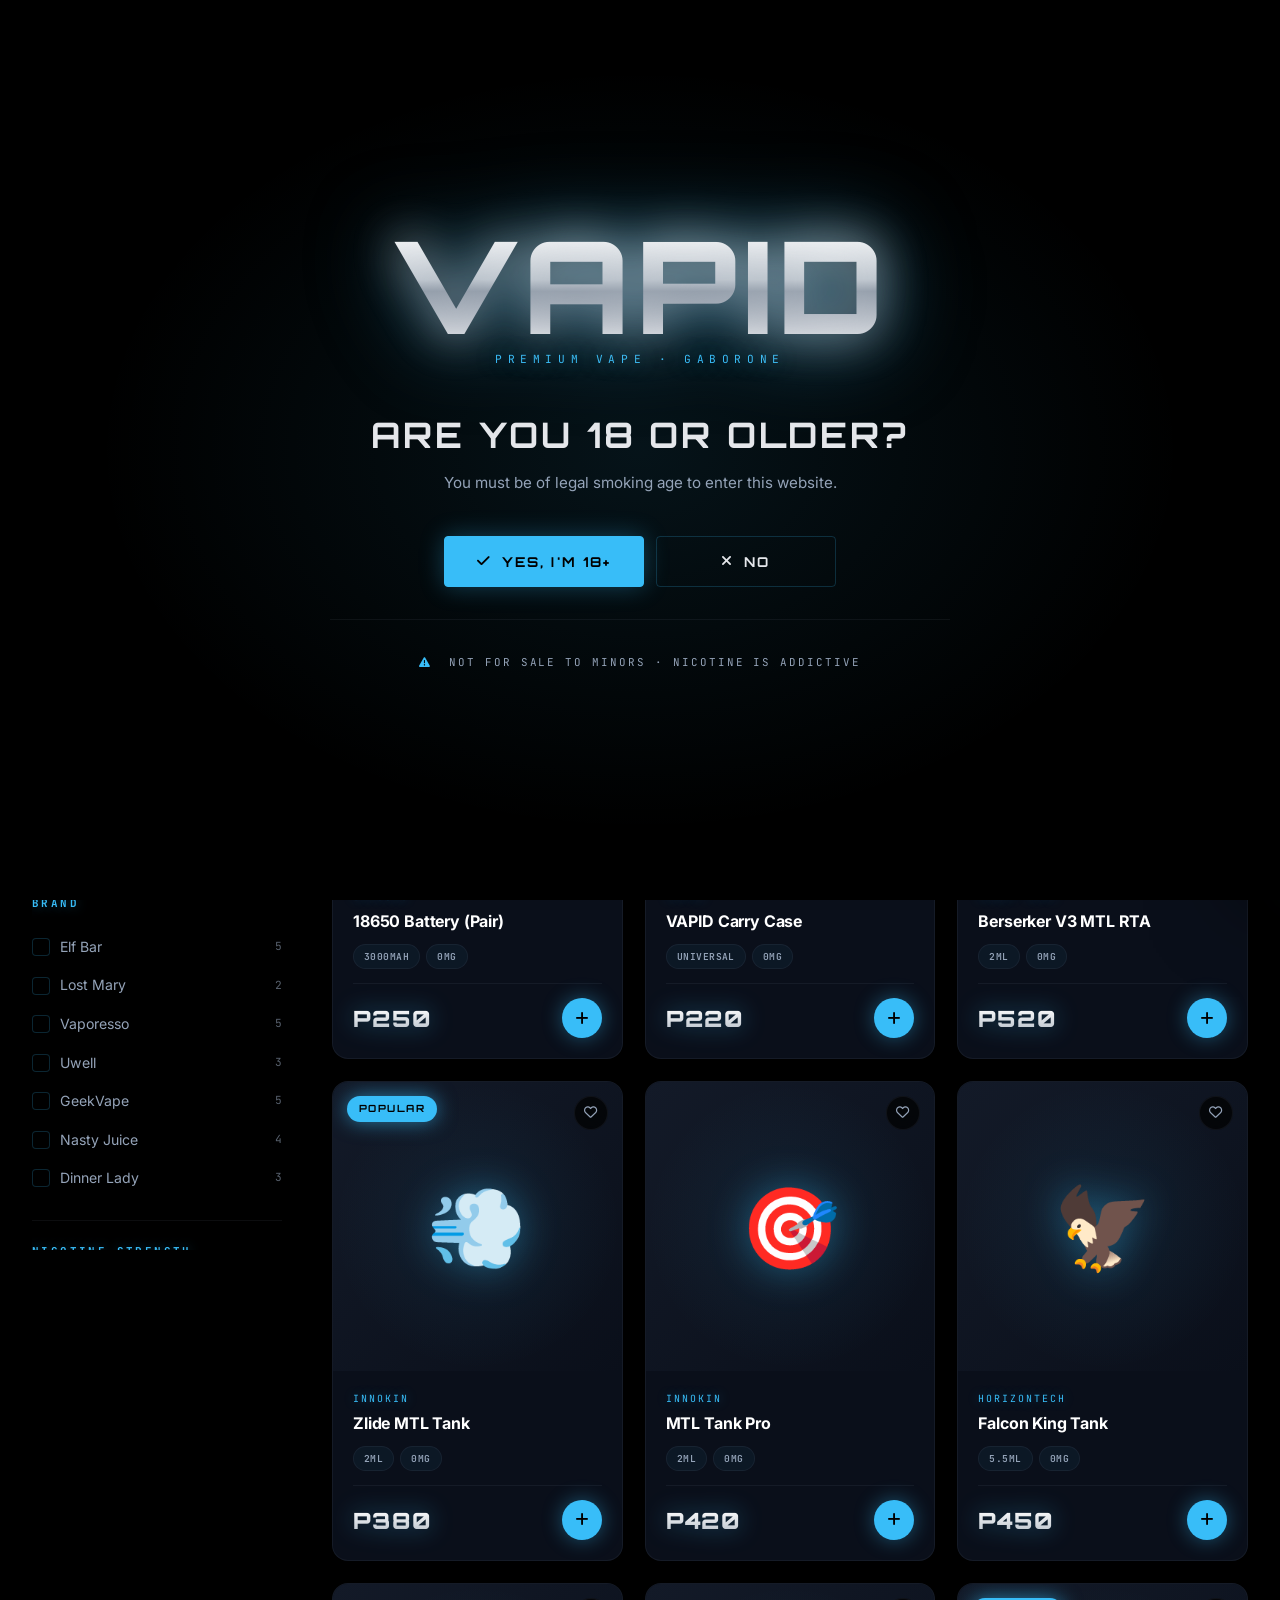
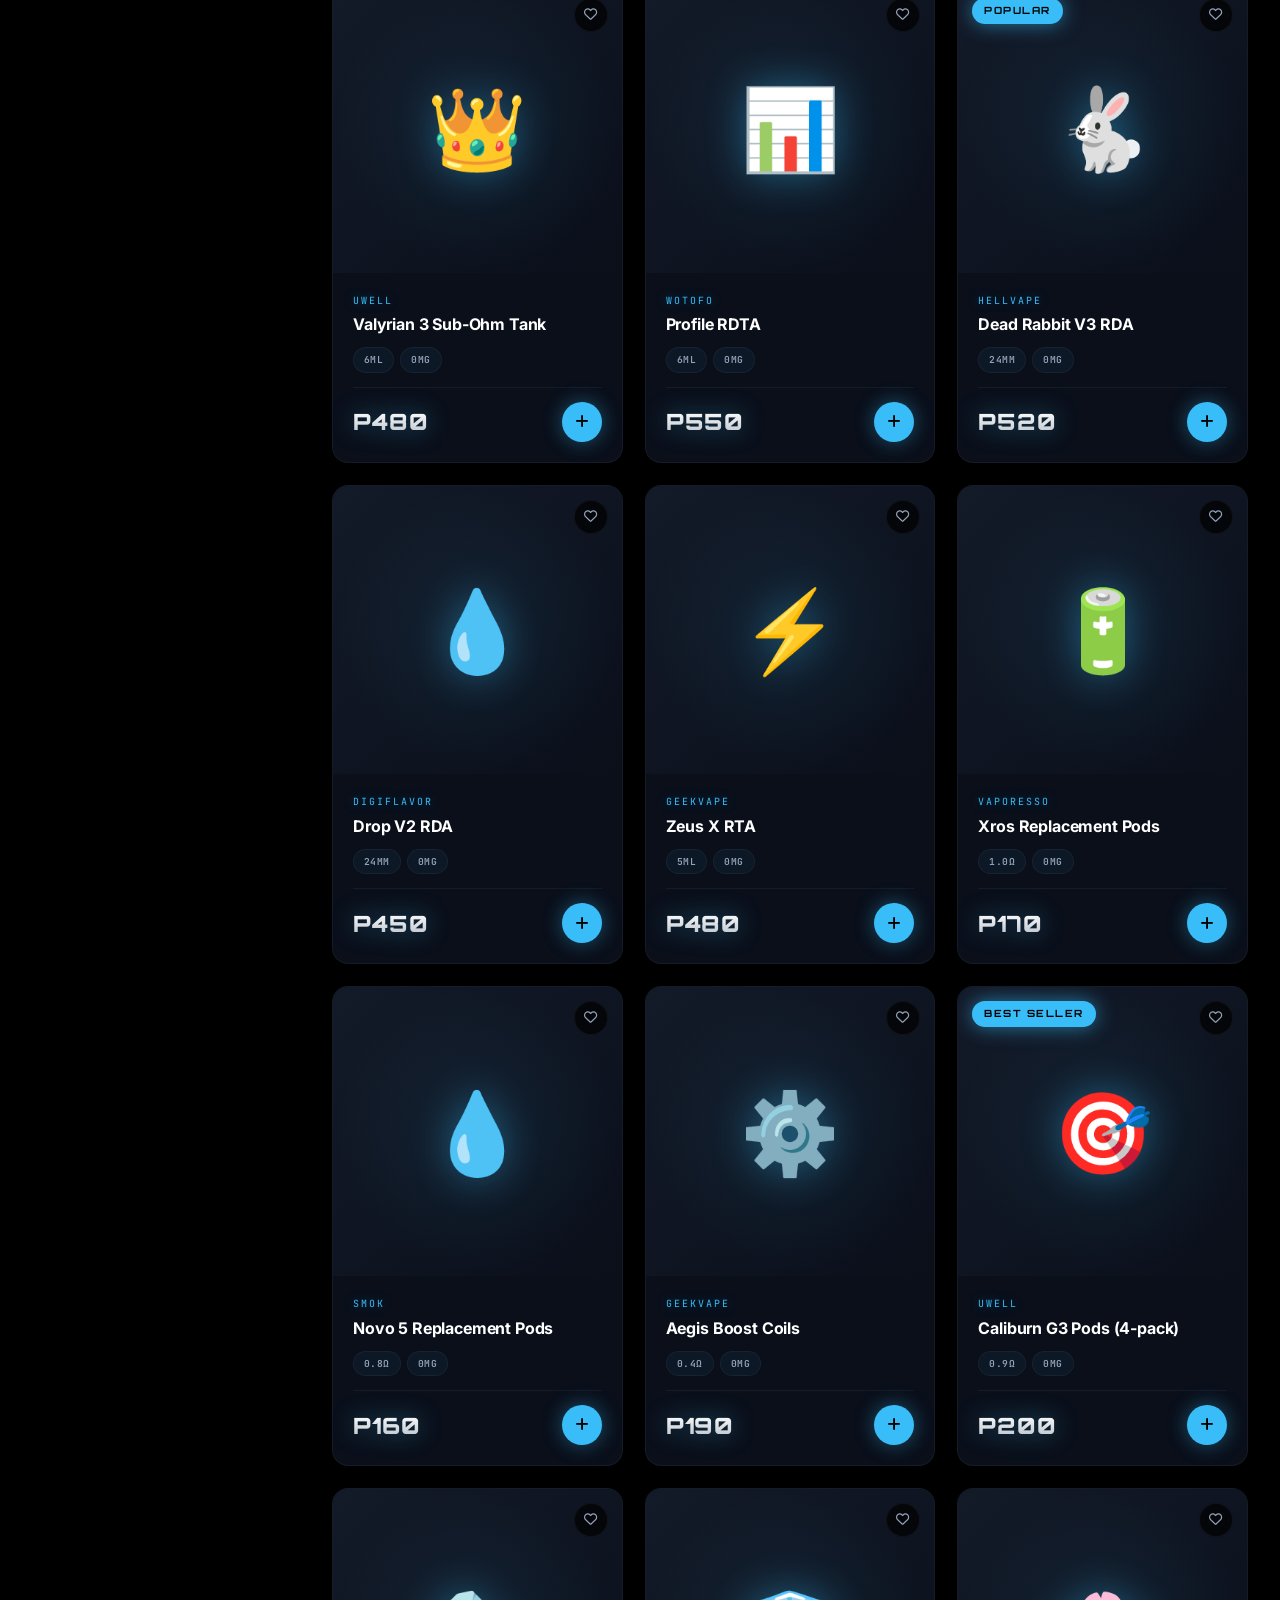
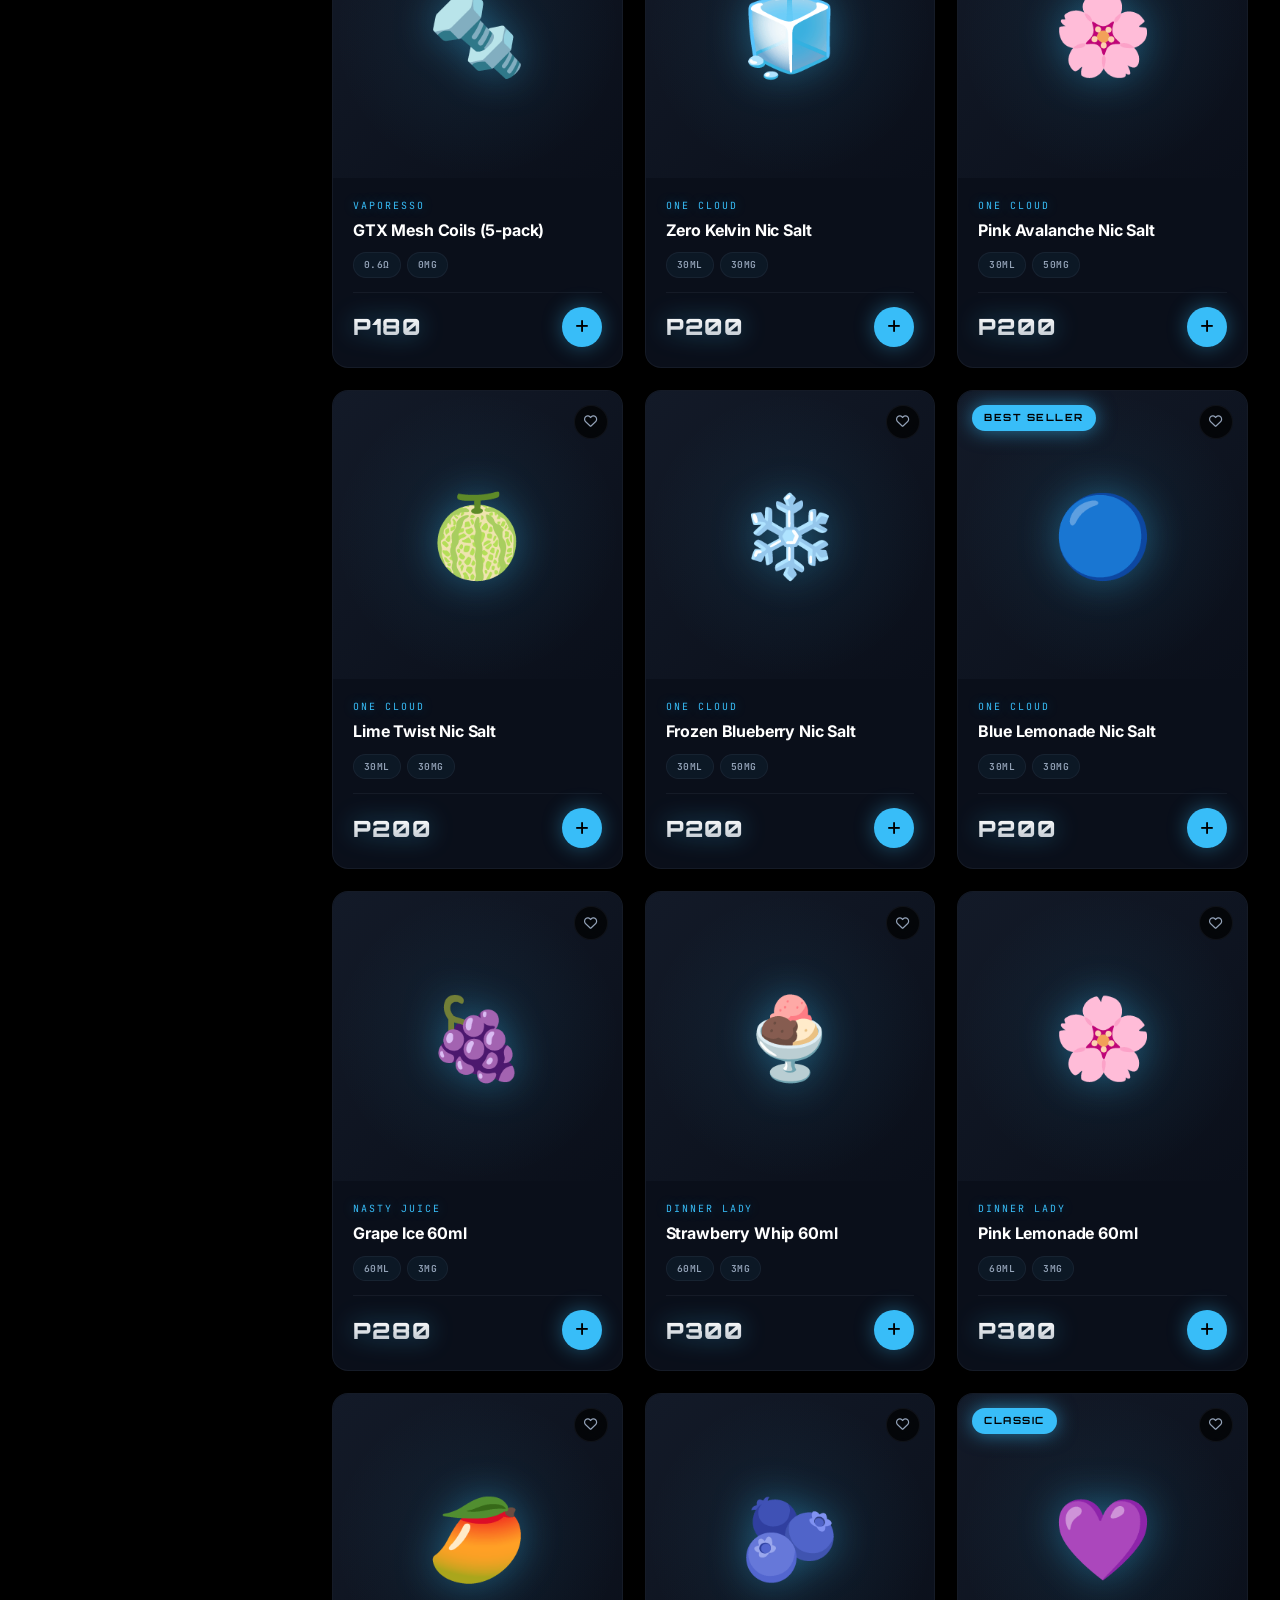
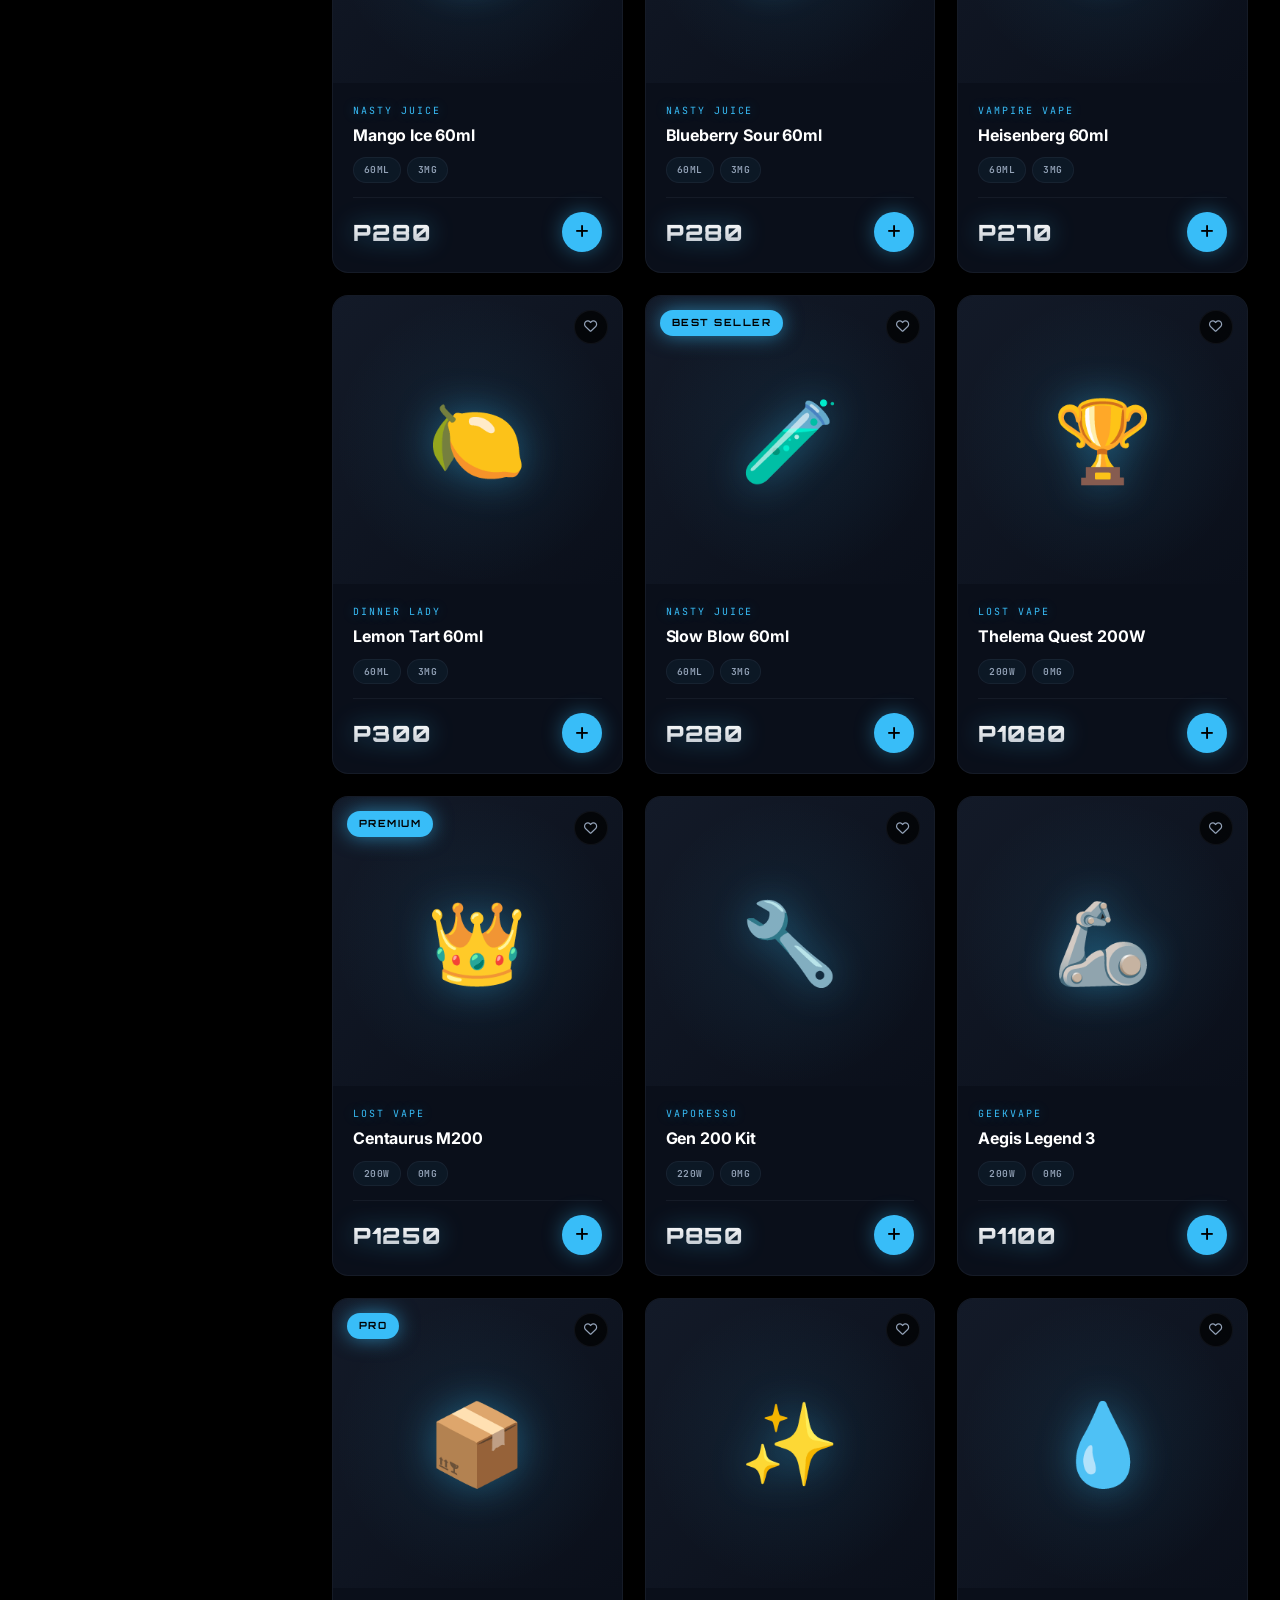
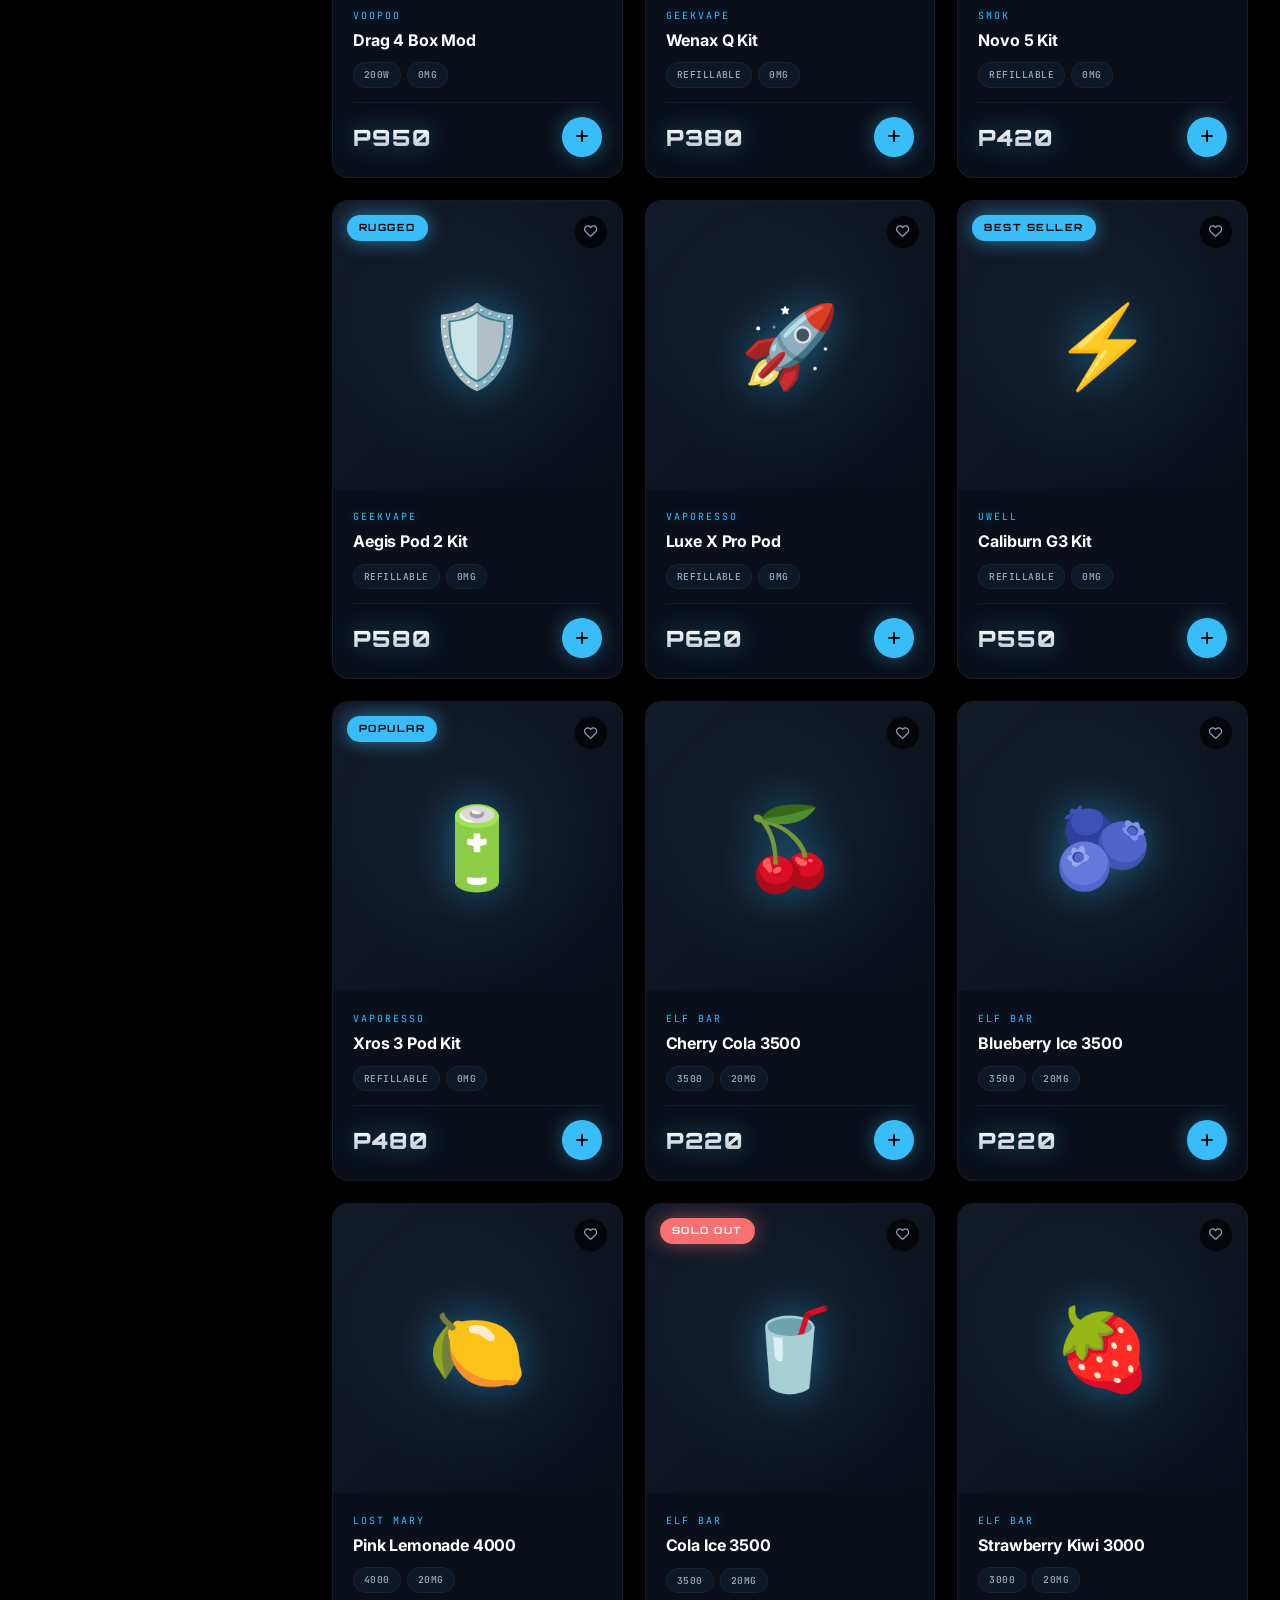
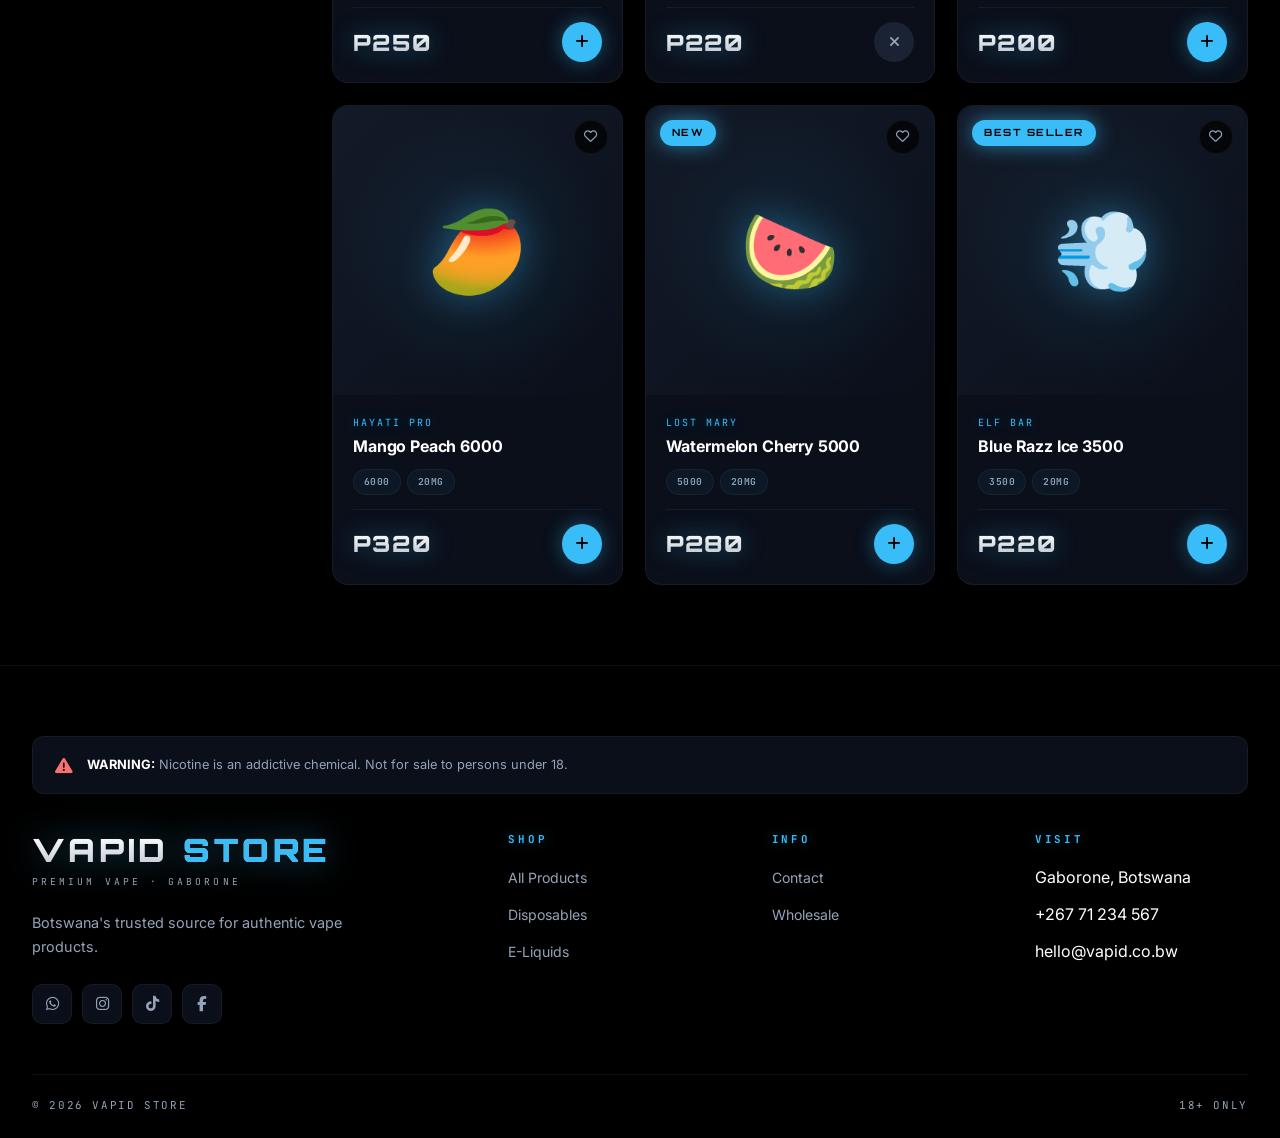
==== commit 3041db0d: "Create shop.html" ====
--- a/shop.html
+++ b/shop.html
@@ -228,4 +228,78 @@
                         Showing <strong data-results>0</strong> results
                     </div>
                     <select class="sort-select" onchange="changeSort(this.value)">
-                        <option value="latest">
+                        <option value="latest">Sort: Latest</option>
+                        <option value="price-low">Price: Low to High</option>
+                        <option value="price-high">Price: High to Low</option>
+                        <option value="name">Name: A–Z</option>
+                    </select>
+                </div>
+
+                <div class="products-grid" id="shop-grid"></div>
+            </div>
+
+        </div>
+    </main>
+
+    <footer>
+        <div class="container">
+            <div class="footer-warning">
+                <i class="fas fa-exclamation-triangle"></i>
+                <p><strong>WARNING:</strong> Nicotine is an addictive chemical. Not for sale to persons under 18.</p>
+            </div>
+            <div class="footer-top">
+                <div class="footer-brand">
+                    <h3>VAPID <span>STORE</span></h3>
+                    <small>PREMIUM VAPE · GABORONE</small>
+                    <p>Botswana's trusted source for authentic vape products.</p>
+                    <div class="footer-socials">
+                        <a href="#"><i class="fab fa-whatsapp"></i></a>
+                        <a href="#"><i class="fab fa-instagram"></i></a>
+                        <a href="#"><i class="fab fa-tiktok"></i></a>
+                        <a href="#"><i class="fab fa-facebook-f"></i></a>
+                    </div>
+                </div>
+                <div class="footer-col"><h4>Shop</h4><ul>
+                    <li><a href="shop.html">All Products</a></li>
+                    <li><a href="shop.html">Disposables</a></li>
+                    <li><a href="shop.html">E-Liquids</a></li>
+                </ul></div>
+                <div class="footer-col"><h4>Info</h4><ul>
+                    <li><a href="contact.html">Contact</a></li>
+                    <li><a href="contact.html">Wholesale</a></li>
+                </ul></div>
+                <div class="footer-col"><h4>Visit</h4><ul>
+                    <li>Gaborone, Botswana</li>
+                    <li>+267 71 234 567</li>
+                    <li>hello@vapid.co.bw</li>
+                </ul></div>
+            </div>
+            <div class="footer-bottom">
+                <span>© 2026 VAPID STORE</span>
+                <span>18+ ONLY</span>
+            </div>
+        </div>
+    </footer>
+
+    <div class="cart-overlay" id="cart-overlay" onclick="closeCart()"></div>
+    <aside class="cart-drawer" id="cart-drawer">
+        <div class="cart-header">
+            <h3>Your Cart</h3>
+            <button onclick="closeCart()"><i class="fas fa-times"></i></button>
+        </div>
+        <div class="cart-items" id="cart-items"></div>
+        <div class="cart-footer">
+            <div class="cart-total-row">
+                <span>Total</span>
+                <strong id="cart-total">P0.00</strong>
+            </div>
+            <button class="cart-checkout-btn" onclick="checkoutCart()">
+                <i class="fab fa-whatsapp"></i> Order via WhatsApp
+            </button>
+            <p class="cart-note">We'll confirm stock on WhatsApp</p>
+        </div>
+    </aside>
+
+    <script src="main.js"></script>
+</body>
+</html>
